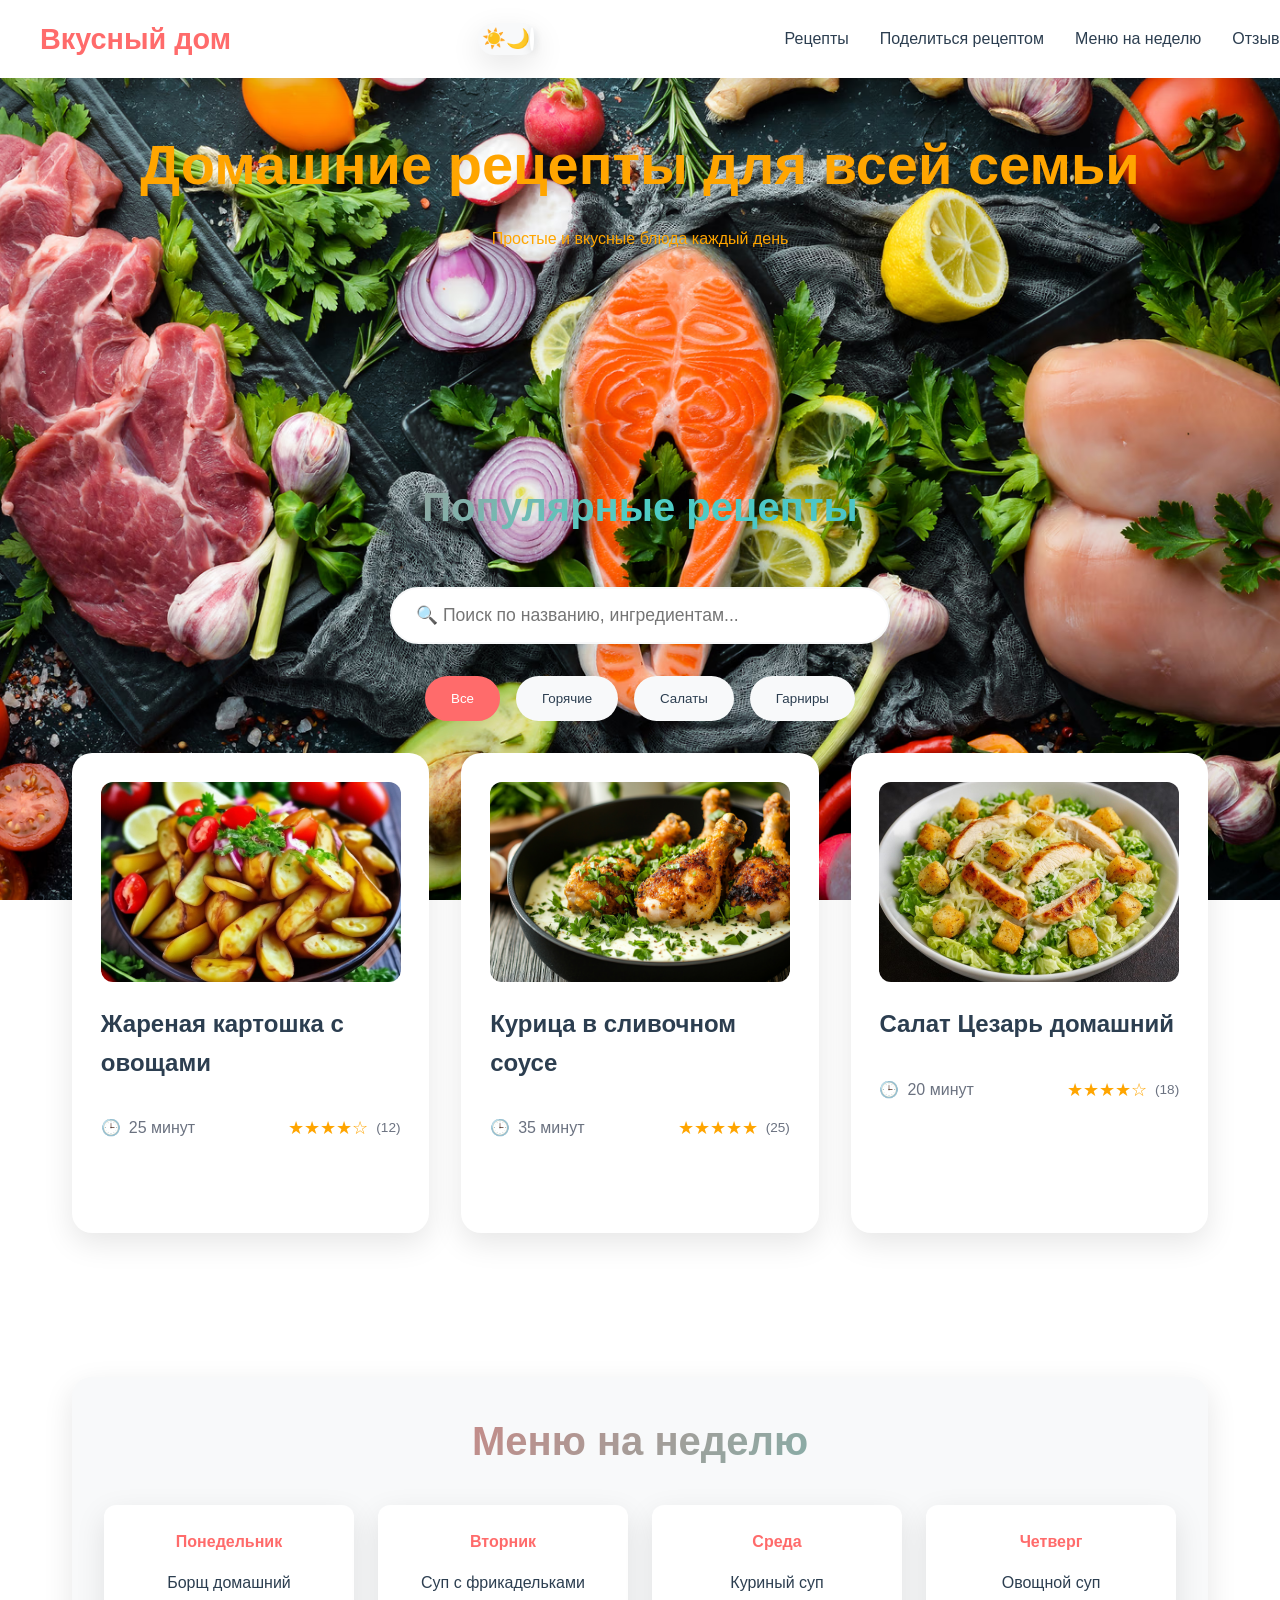
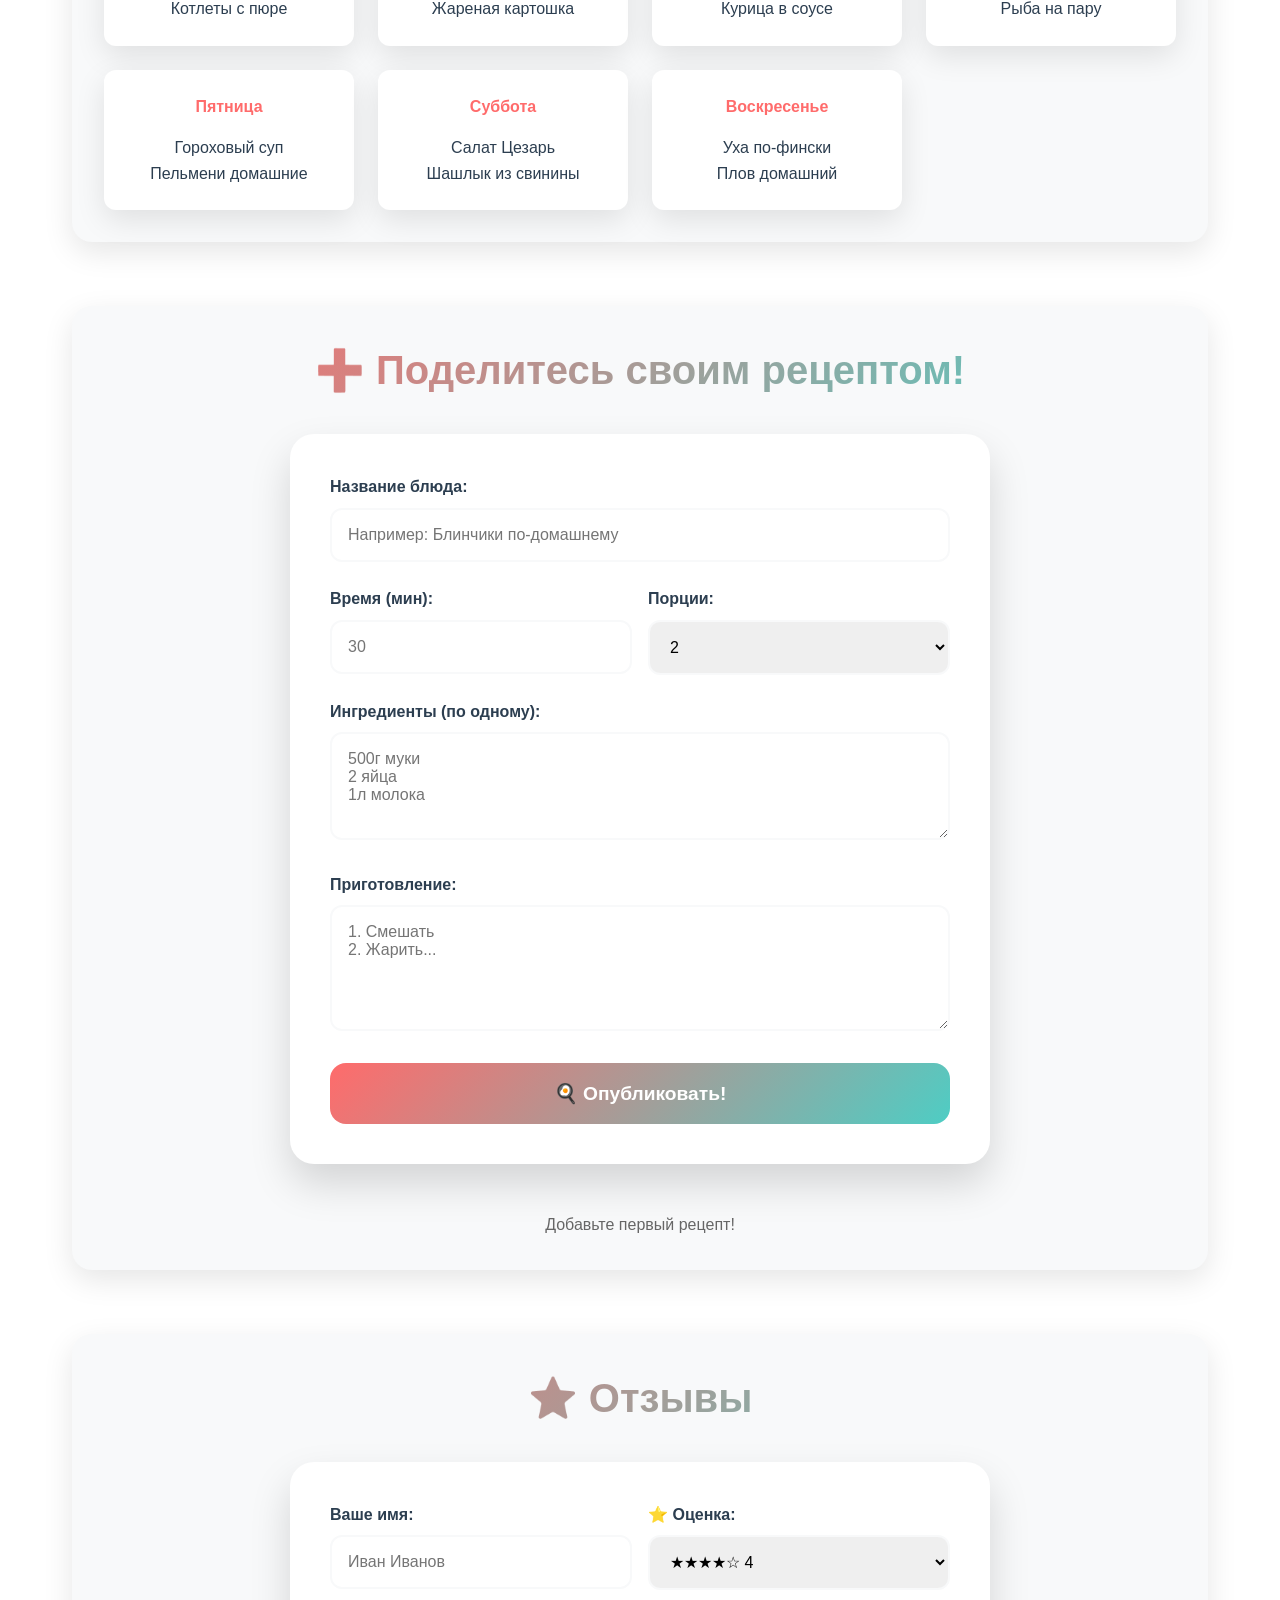
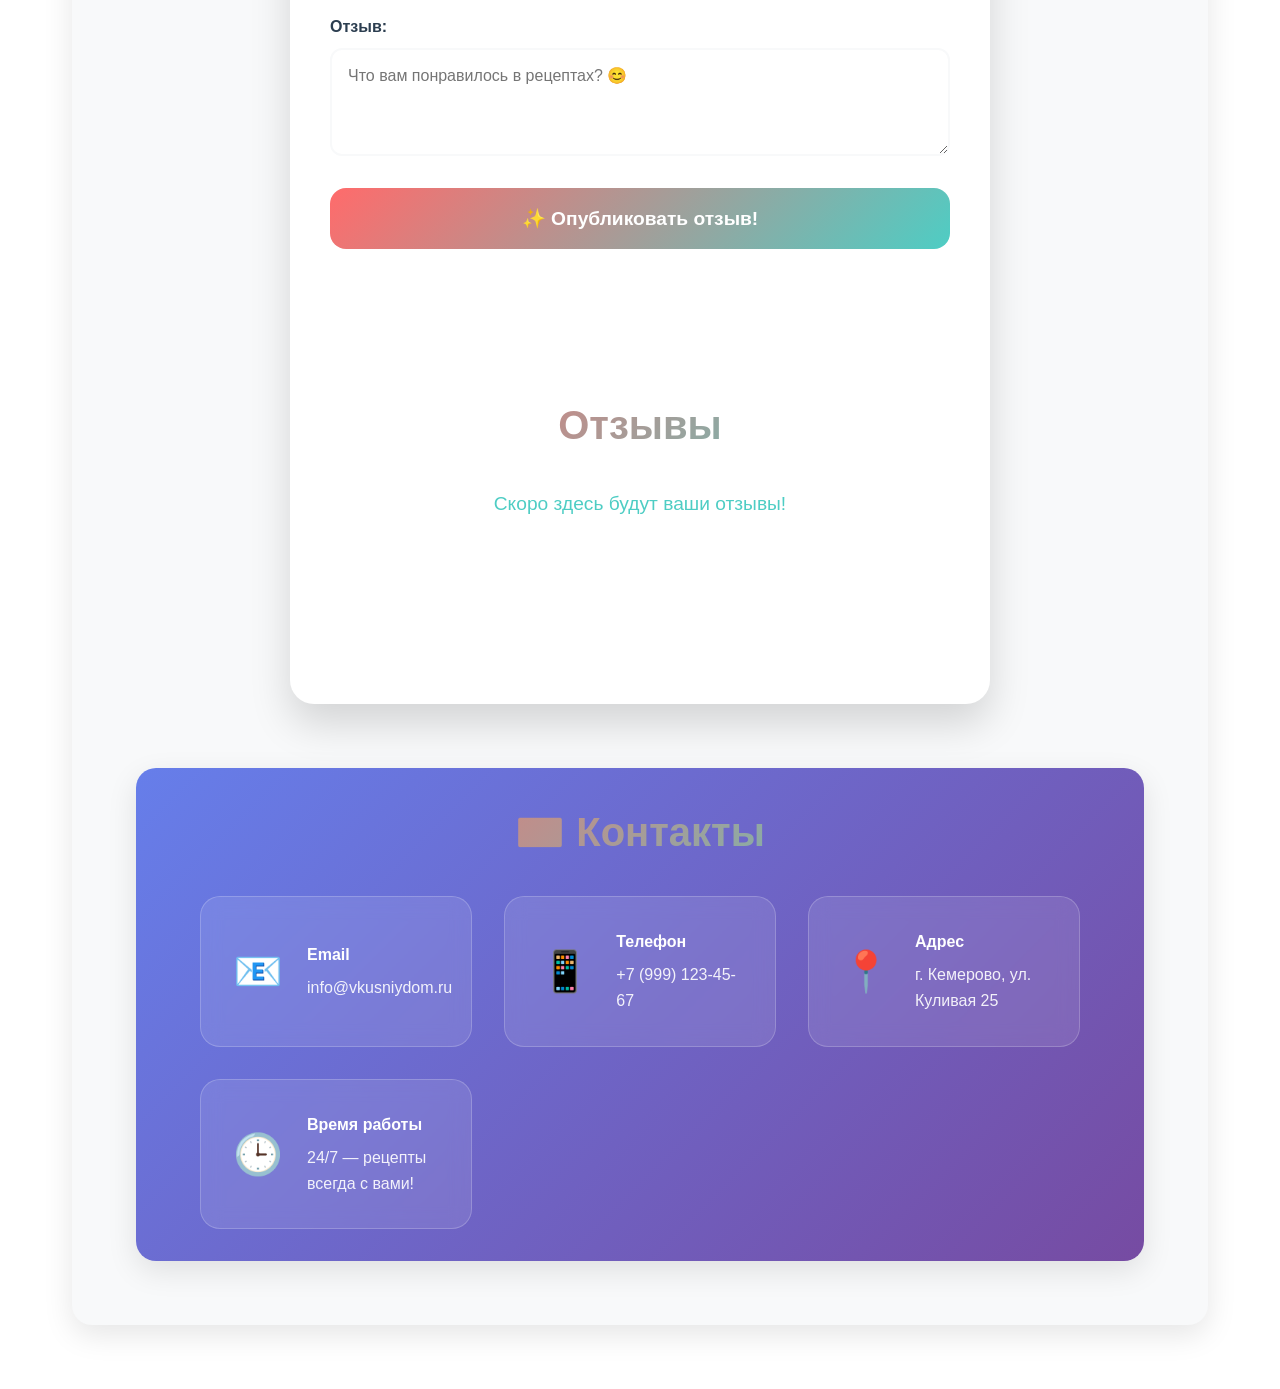
==== index.html @ 7486fac4 "Add files via upload" ====
<!DOCTYPE html>
<html lang="ru">
<head>
    <meta charset="UTF-8">
    <meta name="viewport" content="width=device-width, initial-scale=1.0">
     <!-- 🖼️ ИКОНКА САЙТА -->
    <link rel="icon" href="favicon-32x32.ico" type="image/x-icon">
    <title>Вкусный дом - Домашние рецепты</title>
    <link rel="stylesheet" href="style.css">
</head>
<body>
    <!-- Header -->
    <header class="header">
        <div class="nav-container">
            <a href="#" class="logo">Вкусный дом</a>
            <!-- 🌙 Темная тема -->
            <div class="theme-toggle" id="themeToggle">
                <span class="sun">☀️</span>
                <span class="moon">🌙</span>
                <span class="toggle-slider"></span>
            </div>
            <nav class="nav-menu">
                <a href="#recipes">Рецепты</a>
                <a href="#add-recipe">Поделиться рецептом</a>
                <a href="#menu">Меню на неделю</a>
                <a href="#reviews">Отзывы</a>
                <a href="#contacts"> Контакты</a>
            </nav>
            <div class="burger" id="burger">
                <span></span><span></span><span></span>
            </div>
        </div>
        <div class="mobile-menu" id="mobileMenu">
            <ul>
                <li><a href="#recipes">Рецепты</a></li>
                <li><a href="#add-recipe">Поделиться рецептом</a></li> 
                <li><a href="#menu">Меню на неделю</a></li>
                <li><a href="#reviews">Отзывы</a></li>
                <li><a href="#contacts">Контакты</a></li>
               
            </ul>
        </div>
    </header>

    <!-- Hero -->
    <section class="hero">
        <div class="container">
            <h1>Домашние рецепты для всей семьи</h1>
            <p>Простые и вкусные блюда каждый день</p>
        </div>
    </section>

    <div class="container">
        <!-- Рецепты -->
        <section id="recipes">
            <h2>Популярные рецепты</h2>
            
            <!-- 🔍 Поиск -->
            <div class="search-container">
                <input type="text" class="search-input" id="searchInput" placeholder="🔍 Поиск по названию, ингредиентам...">
                <span class="search-clear" id="searchClear">✕</span>
            </div>

            <div class="categories">
                <button class="category-btn active" data-category="all">Все</button>
                <button class="category-btn" data-category="gorachie">Горячие</button>
                <button class="category-btn" data-category="salaty">Салаты</button>
                <button class="category-btn" data-category="garniry">Гарниры</button>
            </div>

            <div class="recipes-grid">
                <!-- РЕЦЕПТ 1: Гарнир -->
                <div class="recipe-card" 
                     data-category="garniry"
                    data-price="70"  
                     data-base-portions="4"
                     data-search="картошка овощи картофель перец лук масло"
                     data-title="Жареная картошка с овощами"
                     onclick="flipCard(this)">
                    <div class="recipe-flip">
                        <div class="recipe-front">
                            <img src="kartoshka.jpeg" alt="Жареная картошка" class="recipe-img">
                            <h3 class="recipe-title">Жареная картошка с овощами</h3>
                            <div class="recipe-meta">
                                <div class="recipe-time">
                                    <span>🕒</span><span>25 минут</span>
                                </div>
                                <div class="rating-container" data-recipe-id="1">
                                    <span class="rating-stars" data-rating="4.5">★★★★☆</span>
                                    <span class="rating-count">(12)</span>
                                </div>
                            </div>
                        </div>
                        <div class="recipe-back">
                            <div class="portions-control">
                                <div class="share-buttons">
    <button class="share-btn" onclick="shareRecipe(1)">Поделиться</button>
</div>
                                <label>Порции: </label>
                                <select class="portions-select" data-recipe-id="1">
                                    <option value="1">1</option>
                                    <option value="2">2</option>
                                    <option value="3">3</option>
                                    <option value="4" selected>4</option>
                                    <option value="5">5</option>
                                    <option value="6">6</option>
                                </select>
                            </div>
                            <h3>🍟 Ингредиенты:</h3>
                            <ul class="ingredients" data-recipe-id="1">
                                <li data-amount="4">4 средние картофелины</li>
                                <li data-amount="1">1 болгарский перец</li>
                                <li data-amount="1">1 луковица</li>
                                <li data-amount="2">2 ст.л. растительного масла</li>
                                <li>Соль, специи по вкусу</li>
                            </ul>
                            <h3>👨‍🍳 Приготовление:</h3>
                            <div class="instructions">
                                1. Картофель нарезать соломкой, замочить 15 мин<br>
                                2. Лук и перец нарезать кубиками<br>
                                3. Обжарить овощи 5 мин<br>
                                4. Добавить картофель, жарить 15 мин
                            </div>
                            <button class="confetti-btn" onclick="launchConfetti()">🎉 Рецепт готов!</button>
                        </div>
                    </div>
                </div>

                <!-- РЕЦЕПТ 2: Горячее -->
                <div class="recipe-card" 
                     data-category="gorachie"
                     data-price="220" 
                     data-base-portions="4"
                     data-search="курица сливки соус филе лук чеснок"
                     data-title="Курица в сливочном соусе"
                     onclick="flipCard(this)">
                    <div class="recipe-flip">
                        <div class="recipe-front">
                            <img src="kurica.png" alt="Курица" class="recipe-img">
                            <h3 class="recipe-title">Курица в сливочном соусе</h3>
                            <div class="recipe-meta">
                                <div class="recipe-time">
                                    <span>🕒</span><span>35 минут</span>
                                </div>
                                <div class="rating-container" data-recipe-id="2">
                                    <span class="rating-stars" data-rating="4.8">★★★★★</span>
                                    <span class="rating-count">(25)</span>
                                </div>
                            </div>
                        </div>
                        <div class="recipe-back">
                            <div class="portions-control">
                                <div class="share-buttons">
    <button class="share-btn" onclick="shareRecipe(1)">Поделиться</button>
</div>
                                <label>Порции: </label>
                                <select class="portions-select" data-recipe-id="2">
                                    <option value="1">1</option>
                                    <option value="2">2</option>
                                    <option value="3">3</option>
                                    <option value="4" selected>4</option>
                                    <option value="5">5</option>
                                    <option value="6">6</option>
                                </select>
                            </div>
                            <h3>🍗 Ингредиенты:</h3>
                            <ul class="ingredients" data-recipe-id="2">
                                <li data-amount="500">500г куриного филе</li>
                                <li data-amount="200">200мл сливок 20%</li>
                                <li data-amount="1">1 луковица</li>
                                <li data-amount="2">2 зубчика чеснока</li>
                                <li>Соль, перец, зелень</li>
                            </ul>
                            <h3>👨‍🍳 Приготовление:</h3>
                            <div class="instructions">
                                1. Курицу обжарить 7 мин<br>
                                2. Добавить лук и чеснок<br>
                                3. Влить сливки, тушить 15 мин<br>
                                4. Добавить зелень
                            </div>
                             <button class="confetti-btn" onclick="launchConfetti()">🎉 Рецепт готов!</button>
                        </div>
                    </div>
                </div>

                <!-- РЕЦЕПТ 3: Салат -->
                <div class="recipe-card" 
                     data-category="salaty"
                      data-price="180" 
                     data-base-portions="4"
                     data-search="цезарь салат курица пармезан романо заправка крутоны"
                     data-title="Салат Цезарь домашний"
                     onclick="flipCard(this)">
                    <div class="recipe-flip">
                        <div class="recipe-front">
                            <img src="cesar.jpeg" alt="Салат" class="recipe-img">
                            <h3 class="recipe-title">Салат Цезарь домашний</h3>
                            <div class="recipe-meta">
                                <div class="recipe-time">
                                    <span>🕒</span><span>20 минут</span>
                                </div>
                                <div class="rating-container" data-recipe-id="3">
                                    <span class="rating-stars" data-rating="4.2">★★★★☆</span>
                                    <span class="rating-count">(18)</span>
                                </div>
                            </div>
                        </div>
                        <div class="recipe-back">
                            <div class="portions-control">
                                <div class="share-buttons">
    <button class="share-btn" onclick="shareRecipe(1)">Поделиться</button>
</div>
                                <label>Порции: </label>
                                <select class="portions-select" data-recipe-id="3">
                                    <option value="1">1</option>
                                    <option value="2">2</option>
                                    <option value="3">3</option>
                                    <option value="4" selected>4</option>
                                    <option value="5">5</option>
                                    <option value="6">6</option>
                                </select>
                            </div>
                            <h3>🥗 Ингредиенты:</h3>
                            <ul class="ingredients" data-recipe-id="3">
                                <li data-amount="200">200г куриного филе</li>
                                <li data-amount="1">1 кочан салата романо</li>
                                <li data-amount="50">50г пармезана</li>
                                <li data-amount="2">2 ст.л. заправки цезарь</li>
                                <li>Крутоны</li>
                            </ul>
                            <h3>👨‍🍳 Приготовление:</h3>
                            <div class="instructions">
                                1. Курицу обжарить до корочки<br>
                                2. Салат порвать руками<br>
                                3. Смешать ингредиенты<br>
                                4. Посыпать сыром
                            </div>
                            <button class="confetti-btn" onclick="launchConfetti()">🎉 Рецепт готов!</button>
                        </div>
                    </div>
                </div>
            </div>
        </section>

        <!-- Меню на неделю -->
        <section id="menu" class="weekly-menu styled-section">
            <h2>Меню на неделю</h2>
            <div class="days-grid">
                <div class="day-menu">
                    <div class="day-title">Понедельник</div>
                    <p>Борщ домашний</p><p>Котлеты с пюре</p>
                </div>
                <div class="day-menu">
                    <div class="day-title">Вторник</div>
                    <p>Суп с фрикадельками</p><p>Жареная картошка</p>
                </div>
                <div class="day-menu">
                    <div class="day-title">Среда</div>
                    <p>Куриный суп</p><p>Курица в соусе</p>
                </div>
                <div class="day-menu">
                    <div class="day-title">Четверг</div>
                    <p>Овощной суп</p><p>Рыба на пару</p>
                </div>
                <div class="day-menu">
                    <div class="day-title">Пятница</div>
                    <p>Гороховый суп</p><p>Пельмени домашние</p>
                </div>
                <div class="day-menu">
                    <div class="day-title">Суббота</div>
                    <p>Салат Цезарь</p><p>Шашлык из свинины</p>
                </div>
                <div class="day-menu">
                    <div class="day-title">Воскресенье</div>
                    <p>Уха по-фински</p><p>Плов домашний</p>
                </div>
            </div>
        </section>

                <!-- ➕ ДОБАВИТЬ РЕЦЕПТ -->
        <section id="add-recipe" class="add-recipe-section styled-section">
            <div class="container">
                <h2>➕ Поделитесь своим рецептом!</h2>
                <form class="recipe-form" id="recipeForm">
                    <div class="form-group">
                        <label>Название блюда:</label>
                        <input type="text" id="recipeTitle" placeholder="Например: Блинчики по-домашнему" required>
                    </div>
                    <div class="form-row">
                        <div class="form-group">
                            <label>Время (мин):</label>
                            <input type="number" id="recipeTime" placeholder="30" min="5" max="240" required>
                        </div>
                        <div class="form-group">
                            <label>Порции:</label>
                            <select id="recipePortions">
                                <option value="1">1</option>
                                <option value="2" selected>2</option>
                                <option value="4">4</option>
                                <option value="6">6</option>
                            </select>
                        </div>
                    </div>
                    <div class="form-group">
                        <label>Ингредиенты (по одному):</label>
                        <textarea id="recipeIngredients" rows="4" placeholder="500г муки&#10;2 яйца&#10;1л молока"></textarea>
                    </div>
                    <div class="form-group">
                        <label>Приготовление:</label>
                        <textarea id="recipeInstructions" rows="5" placeholder="1. Смешать&#10;2. Жарить..."></textarea>
                    </div>
                    <button type="submit" class="submit-btn">🍳 Опубликовать!</button>
                </form>
                <div id="userRecipes" class="user-recipes-grid"></div>
            </div>
        </section>

<!-- ⭐ ОТЗЫВЫ С ФОРМОЙ -->
<section id="reviews" class="reviews-section styled-section">
    <div class="container">
        <h2>⭐ Отзывы</h2>
        
        <!-- 📝 ФОРМА ОТЗЫВА -->
        <form class="review-form" id="reviewForm">
            <div class="form-row">
                <div class="form-group">
                    <label>Ваше имя:</label>
                    <input type="text" id="reviewName" placeholder="Иван Иванов" required>
                </div>
                <div class="form-group">
                    <label>⭐ Оценка:</label>
                    <select id="reviewRating">
                        <option value="5">★★★★★ 5</option>
                        <option value="4" selected>★★★★☆ 4</option>
                        <option value="3">★★★☆☆ 3</option>
                        <option value="2">★★☆☆☆ 2</option>
                        <option value="1">★☆☆☆☆ 1</option>
                    </select>
                </div>
            </div>
            <div class="form-group">
                <label>Отзыв:</label>
                <textarea id="reviewText" rows="4" placeholder="Что вам понравилось в рецептах? 😊" required></textarea>
            </div>
            <button type="submit" class="submit-btn">✨ Опубликовать отзыв!</button>
            <section id="reviews">
<h2>Отзывы</h2>
<p style="text-align: center; font-size: 1.2rem; color: #4ECDC4;">Скоро здесь будут ваши отзывы!</p>
</section>
        </form>

        <!-- 📧 КОНТАКТЫ ОТДЕЛЬНО СНИЗУ -->
<footer id="contacts" class="contacts-section styled-section">
    <div class="container">
        <h2>📧 Контакты</h2>
        <div class="contacts-grid">
            <div class="contact-item">
                <span class="contact-icon">📧</span>
                <div>
                    <strong>Email</strong>
                    <p>info@vkusniydom.ru</p>
                </div>
            </div>
            <div class="contact-item">
                <span class="contact-icon">📱</span>
                <div>
                    <strong>Телефон</strong>
                    <p>+7 (999) 123-45-67</p>
                </div>
            </div>
            <div class="contact-item">
                <span class="contact-icon">📍</span>
                <div>
                    <strong>Адрес</strong>
                    <p>г. Кемерово, ул. Куливая 25</p>
                </div>
            </div>
            <div class="contact-item">
                <span class="contact-icon">🕒</span>
                <div>
                    <strong>Время работы</strong>
                    <p>24/7 — рецепты всегда с вами!</p>
                </div>
            </div>
        </div>
    </div>
</footer>

                
    <script>
        // 🌙 Темная тема
        const themeToggle = document.getElementById('themeToggle');
        const body = document.body;
        
        // Загрузка сохраненной темы
        const savedTheme = localStorage.getItem('theme') || 'light';
        body.setAttribute('data-theme', savedTheme);
        updateThemeToggle(savedTheme);
        
        themeToggle.addEventListener('click', () => {
            const currentTheme = body.getAttribute('data-theme');
            const newTheme = currentTheme === 'light' ? 'dark' : 'light';
            body.setAttribute('data-theme', newTheme);
            localStorage.setItem('theme', newTheme);
            updateThemeToggle(newTheme);
        });
        
        function updateThemeToggle(theme) {
            themeToggle.classList.toggle('dark-theme', theme === 'dark');
        }

        // Бургер меню
        const burger = document.getElementById('burger');
        const mobileMenu = document.getElementById('mobileMenu');
        burger.addEventListener('click', () => {
            burger.classList.toggle('active');
            mobileMenu.classList.toggle('active');
        });

        document.querySelectorAll('.mobile-menu a, .nav-menu a').forEach(link => {
            link.addEventListener('click', () => {
                burger.classList.remove('active');
                mobileMenu.classList.remove('active');
            });
        });

        // Флип карточки
        function flipCard(card) {
            const flip = card.querySelector('.recipe-flip');
            flip.classList.toggle('flipped');
        }

        // 🔍 Поиск по рецептам
        const searchInput = document.getElementById('searchInput');
        const searchClear = document.getElementById('searchClear');
        const recipeCards = document.querySelectorAll('.recipe-card');

        function performSearch() {
            const query = searchInput.value.toLowerCase().trim();
            
            recipeCards.forEach(card => {
                const title = card.dataset.title?.toLowerCase() || '';
                const searchTerms = card.dataset.search?.toLowerCase() || '';
                
                if (query === '' || title.includes(query) || searchTerms.includes(query)) {
                    card.classList.remove('search-hidden');
                } else {
                    card.classList.add('search-hidden');
                }
            });
            
            searchClear.style.display = query ? 'block' : 'none';
        }

        searchInput.addEventListener('input', performSearch);
        searchClear.addEventListener('click', () => {
            searchInput.value = '';
            performSearch();
            searchInput.focus();
        });

        // Фильтр категорий
        const categoryBtns = document.querySelectorAll('.category-btn');

        categoryBtns.forEach(btn => {
            btn.addEventListener('click', () => {
                categoryBtns.forEach(b => b.classList.remove('active'));
                btn.classList.add('active');
                const category = btn.dataset.category;
                
                recipeCards.forEach(card => {
                    const cardCategory = card.dataset.category;
                    const isSearchMatch = !card.classList.contains('search-hidden');
                    
                    if ((category === 'all' || cardCategory === category) && isSearchMatch) {
                        card.classList.remove('hidden');
                    } else {
                        card.classList.add('hidden');
                    }
                });
            });
        });

        // Смена порций
        document.querySelectorAll('.portions-select').forEach(select => {
            select.addEventListener('change', function() {
                const recipeId = this.dataset.recipeId;
                const portions = parseInt(this.value);
                const basePortions = parseInt(document.querySelector(`[data-recipe-id="${recipeId}"`).closest('.recipe-card').dataset.basePortions);
                const ratio = portions / basePortions;

                document.querySelectorAll(`[data-recipe-id="${recipeId}"] [data-amount]`).forEach(item => {
                    const baseAmount = parseFloat(item.dataset.amount);
                    if (!isNaN(baseAmount)) {
                        const newAmount = (baseAmount * ratio).toFixed(baseAmount % 1 === 0 ? 0 : 1);
                        item.textContent = item.textContent.replace(/^\d+(\.\d+)?/, newAmount);
                    }
                });
            });
        });

        // Плавная прокрутка
        document.querySelectorAll('a[href^="#"]').forEach(anchor => {
            anchor.addEventListener('click', function(e) {
                e.preventDefault();
                const target = document.querySelector(this.getAttribute('href'));
                target?.scrollIntoView({ behavior: 'smooth', block: 'start' });
            });
        });

        // ➕ Добавление рецептов
// ============================================
// ➕ ПОЛНАЯ СИСТЕМА РЕЦЕПТОВ ПОЛЬЗОВАТЕЛЕЙ
// ============================================

const recipeForm = document.getElementById('recipeForm');
const userRecipes = document.getElementById('userRecipes');

// 📝 ДОБАВЛЕНИЕ НОВОГО РЕЦЕПТА
recipeForm.addEventListener('submit', (e) => {
    e.preventDefault();
    
    const newRecipe = {
        id: Date.now(),
        title: document.getElementById('recipeTitle').value,
        time: document.getElementById('recipeTime').value + ' минут',
        portions: document.getElementById('recipePortions').value,
        ingredients: document.getElementById('recipeIngredients').value
            .split('\n').filter(i => i.trim()),
        instructions: document.getElementById('recipeInstructions').value
            .split('\n').filter(i => i.trim())
    };
    
    // Сохраняем в localStorage (макс. 10 рецептов)
    let recipes = JSON.parse(localStorage.getItem('userRecipes') || '[]');
    recipes.unshift(newRecipe);
    localStorage.setItem('userRecipes', JSON.stringify(recipes.slice(0, 10)));
    
    // Очищаем и обновляем
    recipeForm.reset();
    showUserRecipes();
    alert('✅ Рецепт добавлен и сохранён!');
});

// 🗑️ УДАЛЕНИЕ РЕЦЕПТА
function deleteRecipe(index) {
    let recipes = JSON.parse(localStorage.getItem('userRecipes') || '[]');
    recipes.splice(index, 1);
    localStorage.setItem('userRecipes', JSON.stringify(recipes));
    showUserRecipes();
    alert('🗑️ Рецепт удалён!');
}

// 📋 ПОКАЗ ВСЕХ РЕЦЕПТОВ С КНОПКАМИ УДАЛЕНИЯ
function showUserRecipes() {
    const recipes = JSON.parse(localStorage.getItem('userRecipes') || '[]');
    userRecipes.innerHTML = recipes.length ? '' : 
        '<p style="text-align: center; color: #666;">Добавьте первый рецепт!</p>';
    
    recipes.forEach((recipe, index) => {
        const card = document.createElement('div');
        card.className = 'user-recipe-card';
        card.innerHTML = `
            <button class="delete-btn" onclick="deleteRecipe(${index})">🗑️</button>
            <h3>${recipe.title}</h3>
            <p><strong>🕒 ${recipe.time} | 🍽️ ${recipe.portions} порций</strong></p>
            <h4>🍲 Ингредиенты:</h4>
            <ul>${recipe.ingredients.map(ing => `<li>${ing}</li>`).join('')}</ul>
            <h4>👨‍🍳 Приготовление:</h4>
            <div>${recipe.instructions.map(step => `<p>• ${step}</p>`).join('')}</div>
        `;
        userRecipes.appendChild(card);
    });
}

// 🔄 ЗАГРУЗКА ПРИ СТАРТЕ СТРАНИЦЫ
showUserRecipes();

    
    recipes.forEach((recipe, index) => {
        const card = document.createElement('div');
        card.className = 'user-recipe-card';
        card.setAttribute('data-recipe-index', index); // ← ID для удаления
        card.innerHTML = `
            <div style="display: flex; justify-content: space-between; align-items: center; margin-bottom: 1rem;">
                <h3>${recipe.title}</h3>
                <button class="delete-btn" onclick="deleteRecipe(${index})">🗑️</button>
            </div>
            <p><strong>🕒 ${recipe.time} | 🍽️ ${recipe.portions} порций</strong></p>
            <h4>🍲 Ингредиенты:</h4>
            <ul>${recipe.ingredients.map(ing => `<li>${ing}</li>`).join('')}</ul>
            <h4>👨‍🍳 Приготовление:</h4>
            <div>${recipe.instructions.map(step => `<p>• ${step}</p>`).join('')}</div>
        `;
        userRecipes.appendChild(card);
    });


showUserRecipes();

        // 📱 Поделиться рецептом ← НОВОЕ!!!
        function shareRecipe(recipeId) {
            const recipeTitle = document.querySelector(`[data-recipe-id="${recipeId}"] .recipe-title`)?.textContent || 'Рецепт';
            const text = `🍳 Готовлю: ${recipeTitle} из Вкусный дом!`;
            
            if (navigator.share) {
                navigator.share({
                    title: recipeTitle,
                    text: text,
                    url: window.location.href
                });
            } else {
                navigator.clipboard.writeText(text).then(() => {
                    alert('✅ Скопировано в буфер: ' + text);
                });
            }
        }
        // 🎉 Конфетти!
function launchConfetti() {
  const canvas = document.createElement('canvas');
  canvas.id = 'confetti-canvas';
  canvas.style.cssText = 'position:fixed;top:0;left:0;width:100vw;height:100vh;pointer-events:none;z-index:9999';
  document.body.appendChild(canvas);
  
  const ctx = canvas.getContext('2d');
  canvas.width = window.innerWidth;
  canvas.height = window.innerHeight;
  
  const particles = [];
  const colors = ['#FF6B6B', '#4ECDC4', '#FFD700', '#FF69B4', '#45B7D1'];
  
  // Создаем 100 частиц
  for(let i = 0; i < 100; i++) {
    particles.push({
      x: Math.random() * canvas.width,
      y: Math.random() * canvas.height * -0.5,
      vx: (Math.random() - 0.5) * 8,
      vy: Math.random() * 4 + 2,
      size: Math.random() * 6 + 3,
      color: colors[Math.floor(Math.random() * colors.length)],
      rotation: Math.random() * 360,
      rotSpeed: (Math.random() - 0.5) * 10
    });
  }
  
  function animate() {
    ctx.clearRect(0, 0, canvas.width, canvas.height);
    particles.forEach((p, i) => {
      p.x += p.vx;
      p.y += p.vy;
      p.vy += 0.05; // Гравитация
      p.rotation += p.rotSpeed;
      
      ctx.save();
      ctx.translate(p.x, p.y);
      ctx.rotate(p.rotation * Math.PI / 180);
      ctx.fillStyle = p.color;
      ctx.fillRect(-p.size/2, -p.size/2, p.size, p.size);
      ctx.restore();
      
      if(p.y > canvas.height) particles.splice(i, 1);
    });
    
    if(particles.length > 0) requestAnimationFrame(animate);
    else setTimeout(() => canvas.remove(), 100);
  }
  animate();
}

// ⭐ ОТЗЫВЫ ПОЛЬЗОВАТЕЛЕЙ
const reviewForm = document.getElementById('reviewForm');
const reviewsList = document.getElementById('reviewsList');

reviewForm.addEventListener('submit', (e) => {
    e.preventDefault();
    
    const newReview = {
        id: Date.now(),
        name: document.getElementById('reviewName').value,
        rating: document.getElementById('reviewRating').value,
        text: document.getElementById('reviewText').value,
        date: new Date().toLocaleDateString('ru-RU')
    };
    
    let reviews = JSON.parse(localStorage.getItem('reviews') || '[]');
    reviews.unshift(newReview);
    localStorage.setItem('reviews', JSON.stringify(reviews.slice(0, 20))); // Макс 20 отзывов
    
    reviewForm.reset();
    showReviews();
    alert('✅ Отзыв опубликован!');
});

function showReviews() {
    const reviews = JSON.parse(localStorage.getItem('reviews') || '[]');
    reviewsList.innerHTML = reviews.length ? '' : 
        '<p style="text-align: center; color: #666; grid-column: 1/-1;">Будьте первым! Оставьте отзыв 😊</p>';
    
    reviews.forEach(review => {
        const card = document.createElement('div');
        card.className = 'review-card';
        card.innerHTML = `
            <div class="review-header">
                <div>
                    <div class="review-stars">${'★'.repeat(review.rating)}${'☆'.repeat(5-review.rating)}</div>
                    <div class="review-author">${review.name}</div>
                </div>
                <div class="review-date">${review.date}</div>
            </div>
            <p>"${review.text}"</p>
        `;
        reviewsList.appendChild(card);
    });
}

showReviews(); // Загрузка при старте


    </script>
</body>
</html>
---- style.css ----
:root {
    --primary: #FF6B6B;
    --secondary: #4ECDC4;
    --accent: #45B7D1;
    --dark: #2C3E50;
    --light: #F8F9FA;
    --white: #FFFFFF;
    --shadow: 0 10px 30px rgba(0,0,0,0.1);
    --shadow-hover: 0 20px 40px rgba(0,0,0,0.15);
}

/* 🌙 ТЕМНАЯ ТЕМА */
[data-theme="dark"] {
    --dark: #E8E8E8;
    --light: #2C2C2C;
    --white: #1A1A1A;
    --shadow: 0 10px 30px rgba(0,0,0,0.3);
    --shadow-hover: 0 20px 40px rgba(0,0,0,0.4);
}

* {
    margin: 0;
    padding: 0;
    box-sizing: border-box;
}

body {
    font-family: 'Segoe UI', Tahoma, Geneva, Verdana, sans-serif;
    line-height: 1.6;
    color: var(--dark);
    overflow-x: hidden;
    background-image: url('fon.avif');
    background-size: cover;
    background-position: center;
    background-attachment: fixed;  /* ← Уже есть! */
    background-repeat: no-repeat;
    transition: all 0.3s ease;
}



/* Header */
.header {
    background: var(--white);
    padding: 1rem 2rem;
    box-shadow: var(--shadow);
    position: fixed;
    width: 100%;
    top: 0;
    z-index: 1000;
    transition: all 0.3s ease;
}

.nav-container {
    max-width: 1200px;
    margin: 0 auto;
    display: flex;
    justify-content: space-between;
    align-items: center;
    gap: 1rem;
}

.logo {
    font-size: 1.8rem;
    font-weight: bold;
    color: var(--primary);
    text-decoration: none;
}

/* 🌙 Переключатель темы */
.theme-toggle {
    position: relative;
    width: 60px;
    height: 32px;
    background: var(--light);
    border-radius: 50px;
    cursor: pointer;
    transition: all 0.3s ease;
    display: flex;
    align-items: center;
    justify-content: space-between;
    padding: 0 4px;
    box-shadow: var(--shadow);
}

.theme-toggle:hover {
    box-shadow: var(--shadow-hover);
}

.sun, .moon {
    font-size: 1.2rem;
    transition: opacity 0.3s ease;
}

.toggle-slider {
    width: 24px;
    height: 24px;
    background: var(--white);
    border-radius: 50%;
    transition: transform 0.3s ease;
    box-shadow: 0 2px 8px rgba(0,0,0,0.2);
}

.theme-toggle.dark-theme .toggle-slider {
    transform: translateX(28px);
    background: var(--accent);
}

.theme-toggle.dark-theme .sun {
    opacity: 0.3;
}

.theme-toggle.dark-theme .moon {
    opacity: 1;
}

.burger {
    display: none;
    flex-direction: column;
    cursor: pointer;
    gap: 4px;
    padding: 10px;
}

.burger span {
    width: 25px;
    height: 3px;
    background: var(--dark);
    transition: all 0.3s ease;
    border-radius: 2px;
}

.burger.active span:nth-child(1) {
    transform: rotate(45deg) translate(6px, 6px);
}

.burger.active span:nth-child(2) {
    opacity: 0;
}

.burger.active span:nth-child(3) {
    transform: rotate(-45deg) translate(6px, -6px);
}

.nav-menu {
     margin-right: -150px; 
    display: flex;
    list-style: none;
    gap: 2rem;
}

.nav-menu a {
    margin-right: -1px;
    text-decoration: none;
    color: var(--dark);
    font-weight: 500;
    transition: color 0.3s ease;
}

.nav-menu a:hover {
    color: var(--primary);
}

.mobile-menu {
    position: fixed;
    top: 80px;
    left: -100%;
    width: 100%;
    height: calc(100vh - 80px);
    background: var(--white);
    backdrop-filter: blur(10px);
    transition: left 0.3s ease;
    z-index: 999;
}

.mobile-menu.active {
    left: 0;
}

.mobile-menu ul {
    list-style: none;
    padding: 2rem;
    display: flex;
    flex-direction: column;
    gap: 1.5rem;
}

.mobile-menu a {
    font-size: 1.2rem;
    color: var(--dark);
    text-decoration: none;
    padding: 0.5rem 0;
    border-bottom: 1px solid #eee;
}

/* Hero */
.hero {
    
    color:orange;
    text-align: center;
    padding: 120px 2rem 80px;
}


.hero h1 {
    font-size: 3.5rem;
    margin-bottom: 1rem;
}

/* Контент */
.container {
    max-width: 1200px;
    margin: 0 auto;
    padding: 0 2rem;
}

section {
    padding: 80px 0;
}

h2 {
    background: linear-gradient(135deg, #8B5CF6, #EC4899, #F43F5E);
    -webkit-background-clip: text;
    -webkit-text-fill-color: transparent;
    background-clip: text;
    text-align: center;
    font-size: 2.5rem;
    margin-bottom: 3rem;
}


/* Поиск */
.search-container {
    position: relative;
    max-width: 500px;
    margin: 0 auto 2rem;
}

.search-input {
    width: 100%;
    padding: 1rem 3rem 1rem 1.5rem;
    font-size: 1.1rem;
    border: 2px solid var(--light);
    border-radius: 50px;
    background: var(--white);
    color: var(--dark);
    transition: all 0.3s ease;
    box-shadow: var(--shadow);
}

.search-input:focus {
    outline: none;
    border-color: var(--primary);
    box-shadow: var(--shadow-hover);
    transform: translateY(-2px);
}

.search-clear {
    position: absolute;
    right: 1rem;
    top: 50%;
    transform: translateY(-50%);
    font-size: 1.2rem;
    cursor: pointer;
    color: #999;
    display: none;
    transition: color 0.3s ease;
}

.search-clear:hover {
    color: var(--primary);
}

/* Категории */
.categories {
    display: flex;
    justify-content: center;
    gap: 1rem;
    margin-bottom: 2rem;
    flex-wrap: wrap;
}

.category-btn {
    padding: 0.8rem 1.5rem;
    background: var(--light);
    border: 2px solid transparent;
    border-radius: 50px;
    cursor: pointer;
    font-weight: 500;
    transition: all 0.3s ease;
    color: var(--dark);
}

.category-btn.active,
.category-btn:hover {
    background: var(--primary);
    color: white !important;
    border-color: var(--primary);
    box-shadow: var(--shadow);
}

/* Карточки рецептов */
.recipes-grid {
    display: grid;
    grid-template-columns: repeat(auto-fit, minmax(350px, 1fr));
    gap: 2rem;
}

.recipe-card {
    perspective: 1000px;
    height: 480px;
}

.recipe-flip {
    position: relative;
    width: 100%;
    height: 100%;
    transform-style: preserve-3d;
    transition: transform 0.6s;
    cursor: pointer;
    border-radius: 20px;
}

.recipe-flip.flipped {
    transform: rotateY(180deg);
}

.recipe-front, .recipe-back {
    position: absolute;
    width: 100%;
    height: 100%;
    backface-visibility: hidden;
    border-radius: 20px;
    padding: 1.8rem;
    box-shadow: var(--shadow);
    background: var(--white);
    transition: all 0.3s ease;
}

.recipe-back {
    transform: rotateY(180deg);
    background: linear-gradient(135deg, var(--secondary), var(--accent));
    color: white;
    overflow-y: auto;

}

.recipe-img {
    width: 100%;
    height: 200px;
    object-fit: cover;
    border-radius: 12px;
    margin-bottom: 1rem;
}

.recipe-title {
    font-size: 1.5rem;
    margin-bottom: 1rem;
    color: var(--dark);
}

.recipe-meta {
    display: flex;
    justify-content: space-between;
    align-items: center;
    margin-top: auto;
    padding-top: 1rem;
}

.recipe-time {
    display: flex;
    align-items: center;
    gap: 0.5rem;
    color: #6B7280;
}

.rating-container {
    display: flex;
    align-items: center;
    gap: 0.5rem;
    font-size: 0.9rem;
    color: #FFA500;
}

.rating-stars {
    font-size: 1.1rem;
}

.rating-count {
    font-size: 0.85rem;
    color: #6B7280;
}

.portions-control {
    display: flex;
    align-items: center;
    gap: 0.5rem;
    margin-bottom: 1rem;
    font-weight: 500;
}

.portions-select {
    padding: 0.4rem 0.8rem;
    border: 2px solid rgba(255,255,255,0.3);
    border-radius: 8px;
    background: rgba(255,255,255,0.9);
    color: #FF6B6B;
    font-weight: 500;
    cursor: pointer;
}

.recipe-back h3 {
    margin-bottom: 1rem;
    color: white;
}

.ingredients {
    margin-bottom: 1.5rem;
}

.ingredients li {
    margin-bottom: 0.5rem;
}

.instructions {
    line-height: 1.6;
}

/* Скрытие */
.recipe-card.hidden,
.search-hidden {
    display: none !important;
    opacity: 0;
    transition: opacity 0.3s ease;
}

/* Меню на неделю */
.weekly-menu {
    background: var(--light);
    border-radius: 20px;
    padding: 2rem;
}

.days-grid {
    display: grid;
    grid-template-columns: repeat(auto-fit, minmax(200px, 1fr));
    gap: 1.5rem;
    margin-top: 2rem;
}

.day-menu {
    background: var(--white);
    padding: 1.5rem;
    border-radius: 12px;
    box-shadow: var(--shadow);
    text-align: center;
    transition: all 0.3s ease;
}

.day-menu:hover {
    transform: translateY(-5px);
}

.day-title {
    font-weight: bold;
    margin-bottom: 1rem;
    color: var(--primary);
}

.confetti {
  position: fixed;
  top: 0;
  left: 0;
  width: 100vw;
  height: 100vh;
  pointer-events: none;
  z-index: 9999;
}

.confetti-piece {
  position: absolute;
  width: 10px;
  height: 10px;
  background: linear-gradient(45deg, #FF6B6B, #FFD700, #4ECDC4, #FF69B4);
  border-radius: 50%;
  animation: confetti-fall 3s linear infinite;
}

.confetti-btn {
    width: 100%; padding: 1rem; margin-top: 1rem;
    background: linear-gradient(135deg, #FFD700, #FFA500);
    border: none; border-radius: 12px; font-size: 1.1rem;
    font-weight: bold; cursor: pointer; color: #FF6B6B;
    transition: all 0.3s ease; box-shadow: var(--shadow);
}

.confetti-btn:hover {
    transform: translateY(-2px); box-shadow: var(--shadow-hover);
}

.add-recipe-section { background: linear-gradient(135deg, black, #E8F5E8); padding: 80px 0; }
.recipe-form { max-width: 700px; margin: 0 auto 3rem; background: white; padding: 2.5rem; border-radius: 24px; box-shadow: var(--shadow-hover); }
.form-group { margin-bottom: 1.5rem; }
.form-group label { display: block; font-weight: 600; margin-bottom: 0.5rem; color: var(--dark); }
.form-group input, .form-group textarea, .form-group select { width: 100%; padding: 1rem; border: 2px solid var(--light); border-radius: 12px; font-size: 1rem; transition: all 0.3s; }
.form-group input:focus, .form-group textarea:focus { border-color: var(--primary); outline: none; box-shadow: var(--shadow); }
.form-row { display: grid; grid-template-columns: 1fr 1fr; gap: 1rem; }
.submit-btn { width: 100%; padding: 1.2rem; background: linear-gradient(135deg, var(--primary), var(--secondary)); color: white; border: none; border-radius: 16px; font-size: 1.2rem; font-weight: bold; cursor: pointer; }
.submit-btn:hover { transform: translateY(-2px); box-shadow: var(--shadow-hover); }
.user-recipes-grid { display: grid; grid-template-columns: repeat(auto-fit, minmax(300px, 1fr)); gap: 1.5rem; margin-top: 2rem; }
.user-recipe-card { background: black; padding: 1.5rem; border-radius: 16px; box-shadow: var(--shadow); border-left: 5px solid var(--primary); }

.add-recipe-section { 
    background: linear-gradient(135deg, black, #E8F5E8); 
    padding: 80px 0; 
}
.recipe-form { 
    max-width: 700px; margin: 0 auto 3rem; 
    background: white; padding: 2.5rem; 
    border-radius: 24px; box-shadow: var(--shadow-hover); 
}
.form-group { margin-bottom: 1.5rem; }
.form-group label { 
    display: block; font-weight: 600; 
    margin-bottom: 0.5rem; color: var(--dark); 
}
.form-group input, .form-group textarea, .form-group select { 
    width: 100%; padding: 1rem; 
    border: 2px solid var(--light); border-radius: 12px; 
    font-size: 1rem; transition: all 0.3s ease; 
    font-family: inherit;
}
.form-group input:focus, .form-group textarea:focus { 
    border-color: var(--primary); outline: none; 
    box-shadow: var(--shadow); 
}
.form-row { 
    display: grid; grid-template-columns: 1fr 1fr; gap: 1rem; 
}
.submit-btn { 
    width: 100%; padding: 1.2rem; 
    background: linear-gradient(135deg, var(--primary), var(--secondary)); 
    color: white; border: none; border-radius: 16px; 
    font-size: 1.2rem; font-weight: bold; cursor: pointer; 
}
.submit-btn:hover { 
    transform: translateY(-2px); box-shadow: var(--shadow-hover); 
}
.user-recipes-grid { 
    display: grid; grid-template-columns: repeat(auto-fit, minmax(300px, 1fr)); 
    gap: 1.5rem; margin-top: 2rem; 
}
.user-recipe-card { 
    background: black; padding: 1.5rem; border-radius: 16px; 
    box-shadow: var(--shadow); border-left: 5px solid var(--primary); 
    position: relative;
}
.delete-btn {
    position: absolute; top: 1rem; right: 1rem;
    background: #FF4444; color: white; border: none;
    width: 40px; height: 40px; border-radius: 50%;
    font-size: 1.2rem; cursor: pointer; box-shadow: var(--shadow);
    transition: all 0.3s ease;
}
.delete-btn:hover {
    background: #CC0000; transform: scale(1.1);
}

/* 📐 ОДИНАКОВЫЕ ОТСТУПЫ ДЛЯ СЕКЦИЙ */
#menu, #add-recipe {
    background: var(--light) !important;      /* Светлый фон */
    border-radius: 20px;                      /* Закругления */
    padding: 2rem !important;                 /* Внутренний отступ */
    margin: 2rem 0 !important;                /* Отступы сверху/снизу */
    box-shadow: var(--shadow);                /* Тень */
}

.styled-section {
    background: var(--light) !important;
    border-radius: 20px;
    padding: 2rem !important;
    margin: 2rem 0 !important;
    box-shadow: var(--shadow);
    position: relative;
}

/* Заголовки в стиле */
.styled-section h2 {
    background: linear-gradient(135deg, var(--primary), var(--secondary));
    -webkit-background-clip: text;
    -webkit-text-fill-color: transparent;
    background-clip: text;
    text-align: center;
    margin-bottom: 2rem;
    font-size: 2.5rem;
}

/* 🌈 ГРАДИЕНТНЫЕ ЗАГОЛОВКИ */
h2 {
    background: linear-gradient(135deg, #FF6B6B, #4ECDC4, #45B7D1);
    -webkit-background-clip: text;
    -webkit-text-fill-color: transparent;
    background-clip: text;
    text-align: center;
    font-size: 2.5rem;
    margin-bottom: 3rem;
}

/* Поддержка Firefox */
h2 {
    background: linear-gradient(135deg, #FF6B6B, #4ECDC4, #45B7D1);
    background-clip: text;
    -webkit-background-clip: text;
    -moz-background-clip: text;
    -webkit-text-fill-color: transparent;
    -moz-text-fill-color: transparent;
    -text-fill-color: transparent;
}

.reviews-section { background: linear-gradient(135deg, #F0F8FF, #FFF5F7); padding: 80px 0; }
.review-form { 
    max-width: 700px; margin: 0 auto 3rem; 
    background: white; padding: 2.5rem; border-radius: 24px; 
    box-shadow: var(--shadow-hover); 
}
.reviews-grid { 
    display: grid; grid-template-columns: repeat(auto-fit, minmax(350px, 1fr)); 
    gap: 1.5rem; max-width: 1000px; margin: 0 auto; 
}
.review-card { 
    background: white; padding: 2rem; border-radius: 20px; 
    box-shadow: var(--shadow); border-left: 5px solid var(--primary); 
    position: relative; 
}
.review-header { 
    display: flex; justify-content: space-between; align-items: center; 
    margin-bottom: 1rem; 
}
.review-stars { color: #FFD700; font-size: 1.2rem; }
.review-author { font-weight: 600; color: var(--primary); }
.review-date { color: #666; font-size: 0.9rem; }

.contacts-section { 
    background: linear-gradient(135deg, #667eea 0%, #764ba2 100%) !important; 
    color: white; padding: 80px 0; margin-top: 4rem;
}
.contacts-grid { 
    display: grid; grid-template-columns: repeat(auto-fit, minmax(250px, 1fr)); 
    gap: 2rem; max-width: 1000px; margin: 0 auto; 
}
.contact-item { 
    background: rgba(255,255,255,0.1); 
    padding: 2rem; border-radius: 20px; 
    backdrop-filter: blur(10px); 
    display: flex; gap: 1.5rem; align-items: center;
    transition: all 0.3s ease; border: 1px solid rgba(255,255,255,0.2);
}
.contact-item:hover { 
    transform: translateY(-5px); background: rgba(255,255,255,0.2); 
    box-shadow: 0 20px 40px rgba(0,0,0,0.2);
}
.contact-icon { 
    font-size: 2.5rem; width: 60px; text-align: center; 
}
.contact-item strong { display: block; margin-bottom: 0.5rem; }
.contact-item p { margin: 0; opacity: 0.9; }

/* 📏 ОДИНАКОВЫЕ ЗАЗОРЫ МЕЖДУ ВСЕМИ СЕКЦИЯМИ */
#recipes, #menu, #add-recipe, #reviews, #contacts {
    margin-top: 4rem !important;
    margin-bottom: 4rem !important;
}

/* Последняя секция поменьше */
#contacts {
    margin-bottom: 2rem !important;
}



/* Адаптив */
@media (max-width: 768px) {
    .contacts-grid { grid-template-columns: 1fr; }
    .contact-item { flex-direction: column; text-align: center; }
}




/* Адаптив */
@media (max-width: 768px) {
    .styled-section {
        margin: 1rem 0 !important;
        padding: 1.5rem !important;
    }
    .styled-section h2 {
        font-size: 2rem;
    }
}


/* 📱 Адаптив */
@media (max-width: 768px) {
    #menu, #add-recipe {
        margin: 1rem 0 !important;
        padding: 1.5rem !important;
    }
}


@keyframes confetti-fall {
  0% { transform: translateY(-100vh) rotate(0deg); opacity: 1; }
  100% { transform: translateY(100vh) rotate(720deg); opacity: 0; }
}


/* Адаптив */
@media (max-width: 768px) {
    .nav-container { gap: 0.5rem; }
    .theme-toggle { order: 3; }
    .burger { display: flex; }
    .nav-menu { display: none; }
    .hero h1 { font-size: 2.5rem; }
    h2 { font-size: 2rem; }
    .categories { gap: 0.5rem; }
    .category-btn { padding: 0.6rem 1rem; font-size: 0.9rem; }
    .recipe-meta { flex-direction: column; gap: 0.5rem; align-items: flex-start; }
}

@media (max-width: 768px) {
    h2 {
        font-size: 2rem;
        background: linear-gradient(135deg, var(--primary), var(--secondary));
    }
}
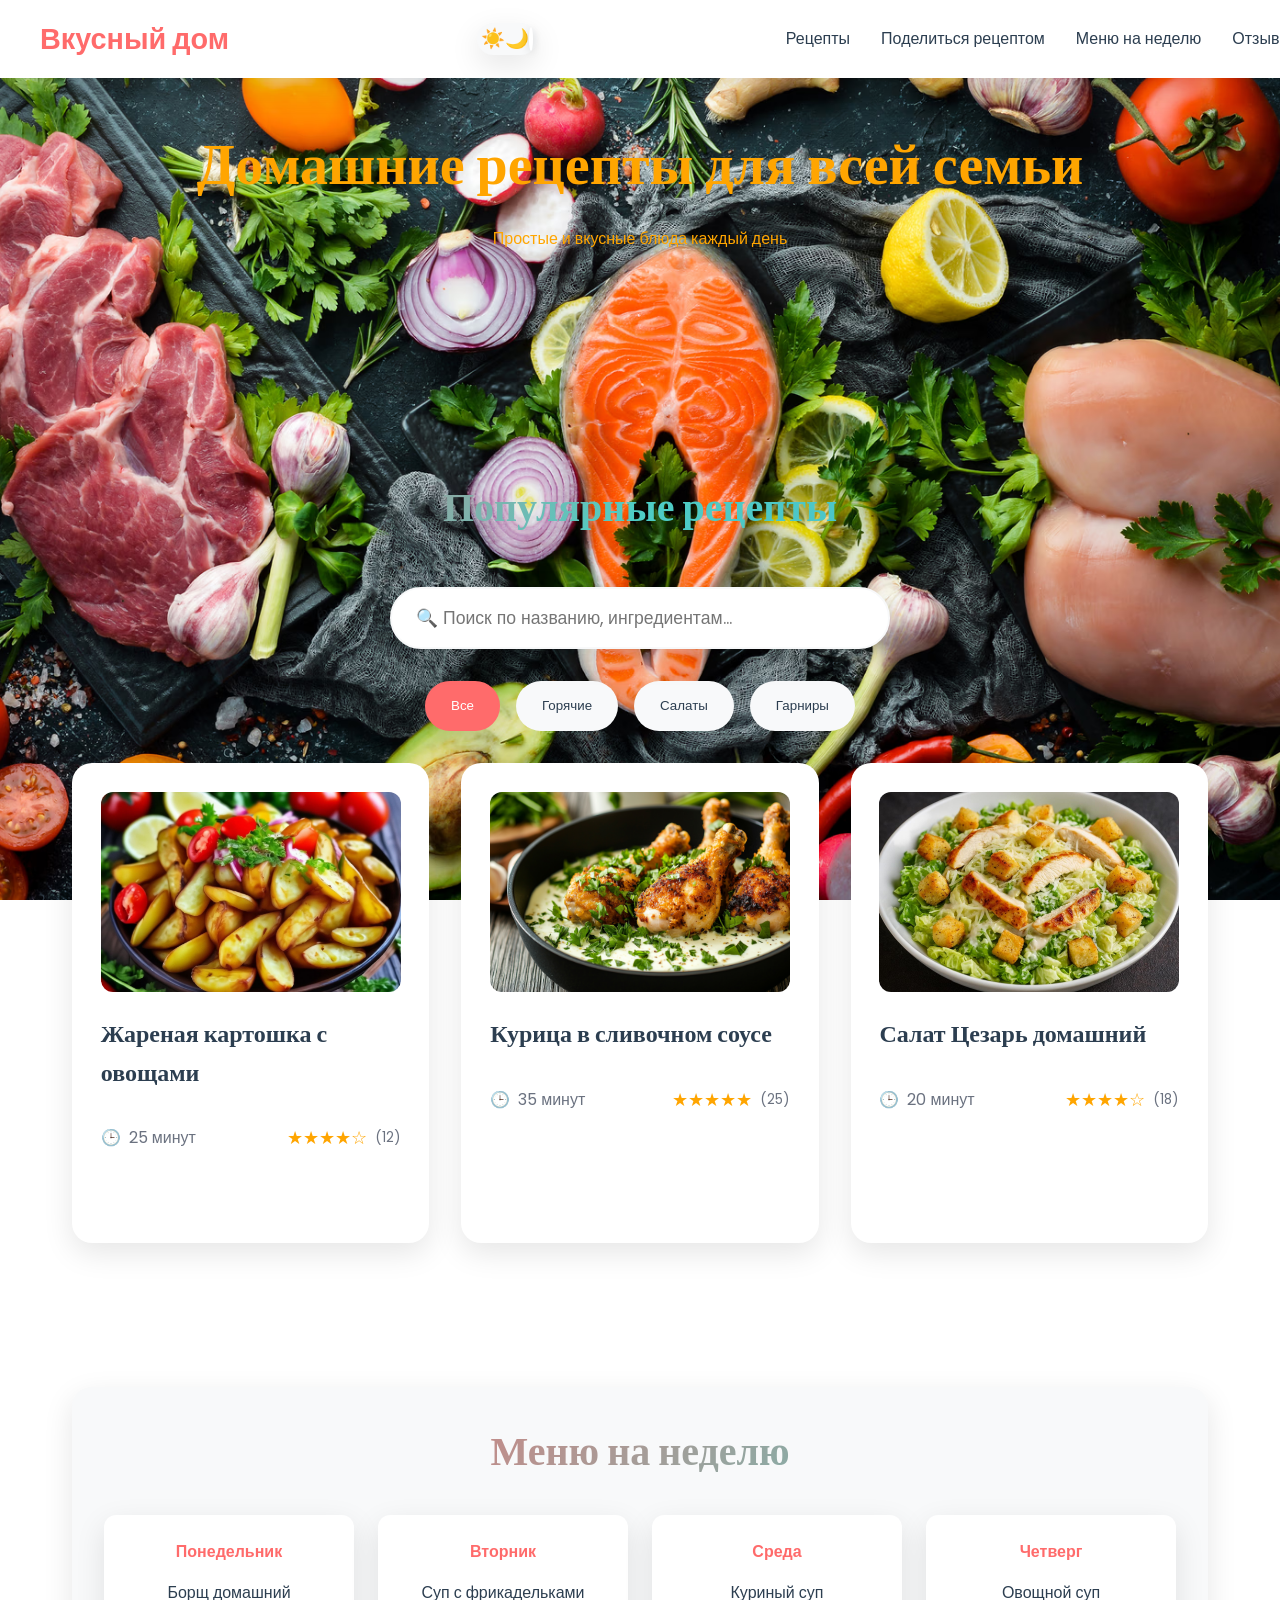
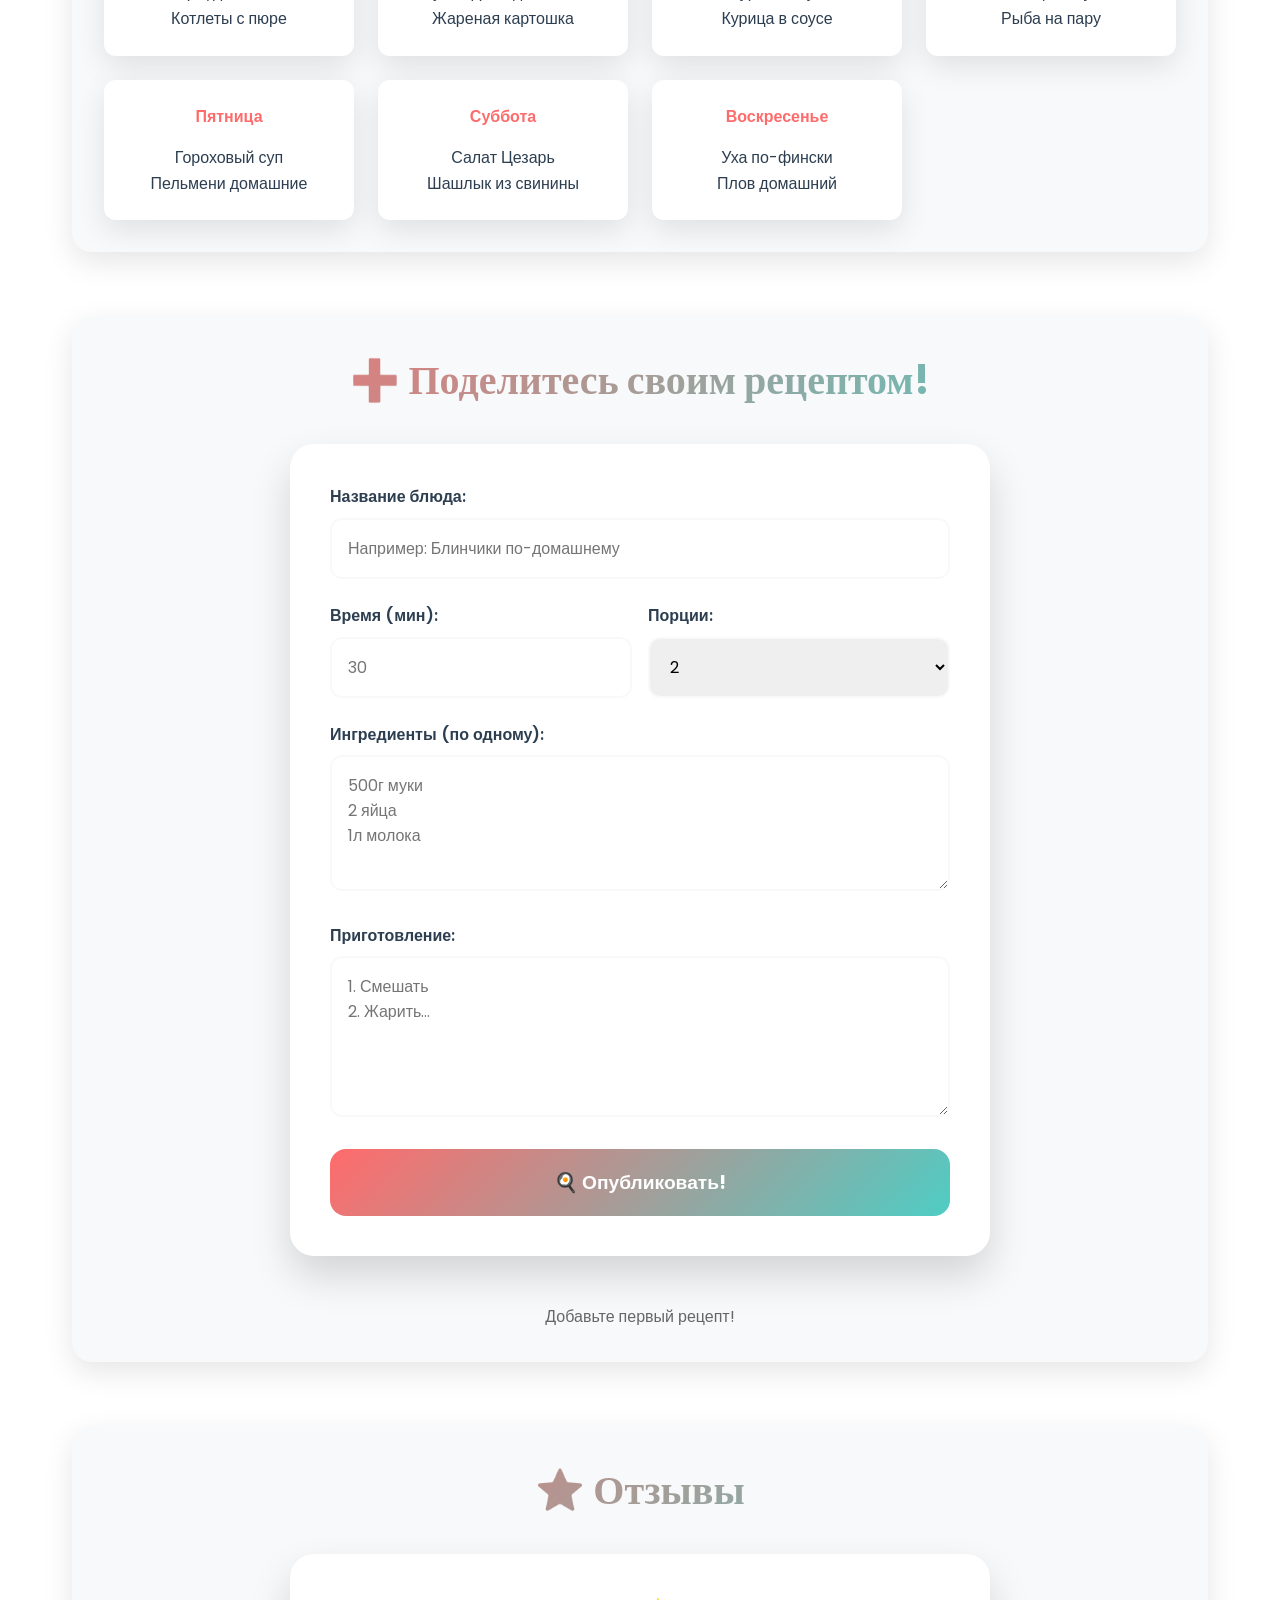
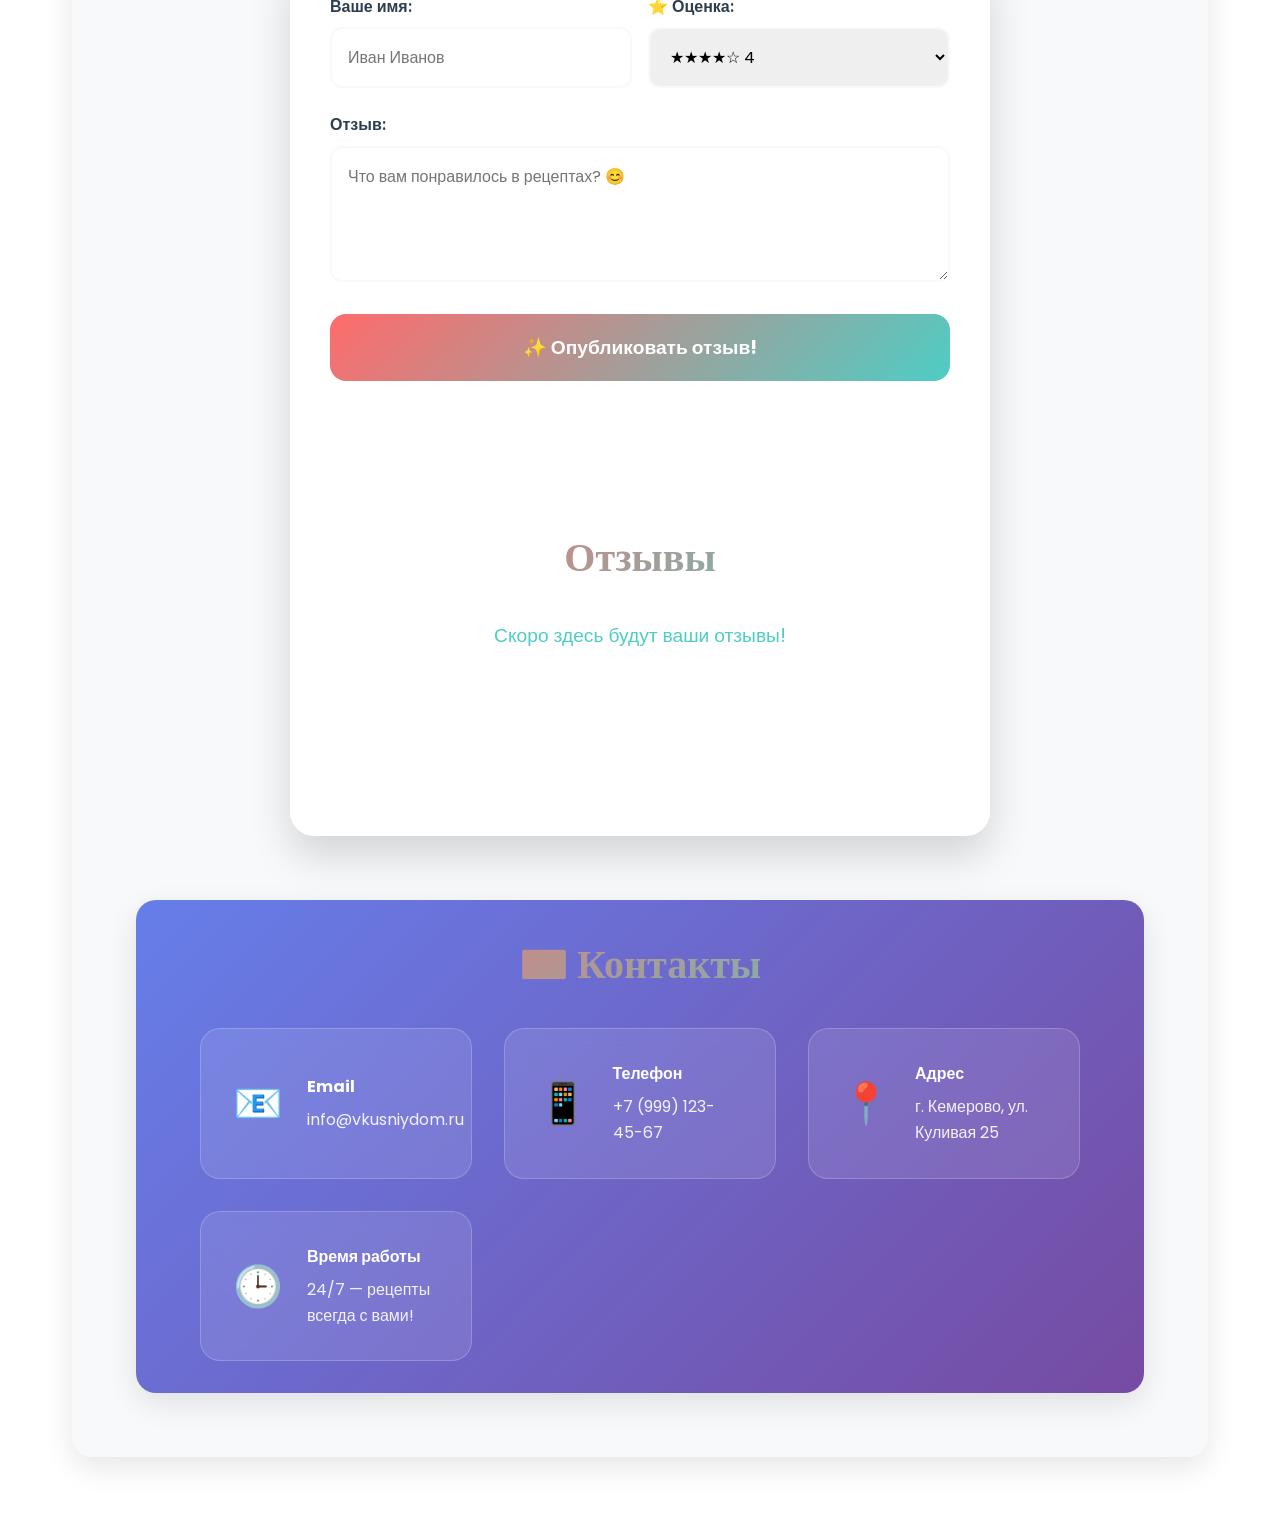
==== commit 2802195d: "index.html" ====
--- a/index.html
+++ b/index.html
@@ -6,6 +6,7 @@
      <!-- 🖼️ ИКОНКА САЙТА -->
     <link rel="icon" href="favicon-32x32.ico" type="image/x-icon">
     <title>Вкусный дом - Домашние рецепты</title>
+       <link href="https://fonts.googleapis.com/css2?family=Poppins:wght@400;600;700&display=swap" rel="stylesheet">
     <link rel="stylesheet" href="style.css">
 </head>
 <body>
--- a/style.css
+++ b/style.css
@@ -734,3 +734,25 @@
     }
 }
 
+/* 🍎 СОВРЕМЕННЫЕ ШРИФТЫ С ВАШЕГО ПК */
+body {
+    font-family: 
+        -apple-system, BlinkMacSystemFont, 
+        'Segoe UI', Roboto, Oxygen, Ubuntu, 
+        Cantarell, sans-serif !important;
+}
+
+
+/* ✨ МОЯ РЕКОМЕНДАЦИЯ ДЛЯ КУРСОВОЙ */
+@import url('https://fonts.googleapis.com/css2?family=Poppins:wght@300;400;600;700&display=swap');
+
+* {
+    font-family: 'Poppins', -apple-system, Arial, sans-serif !important;
+}
+
+h1, h2, h3 {
+    font-family: 'Poppins', 'Playfair Display', serif !important;
+    font-weight: 700 !important;
+}
+
+
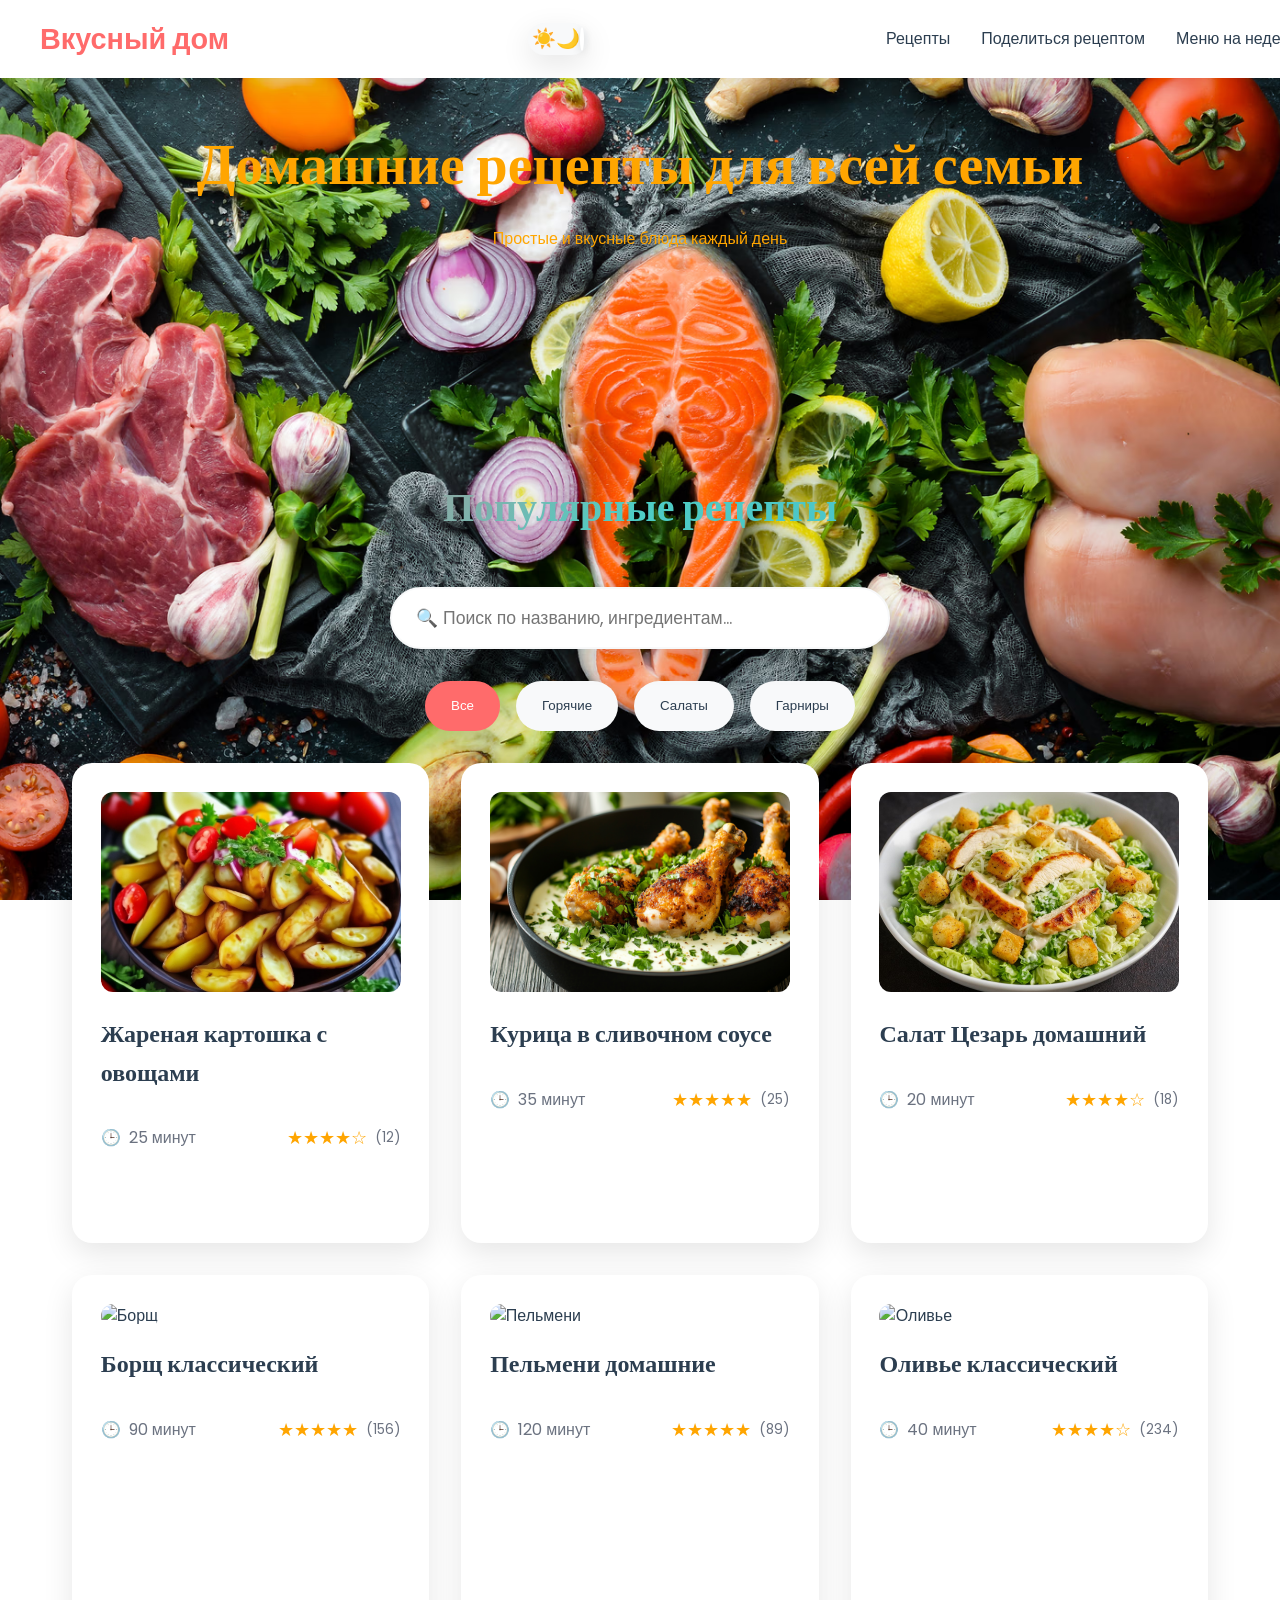
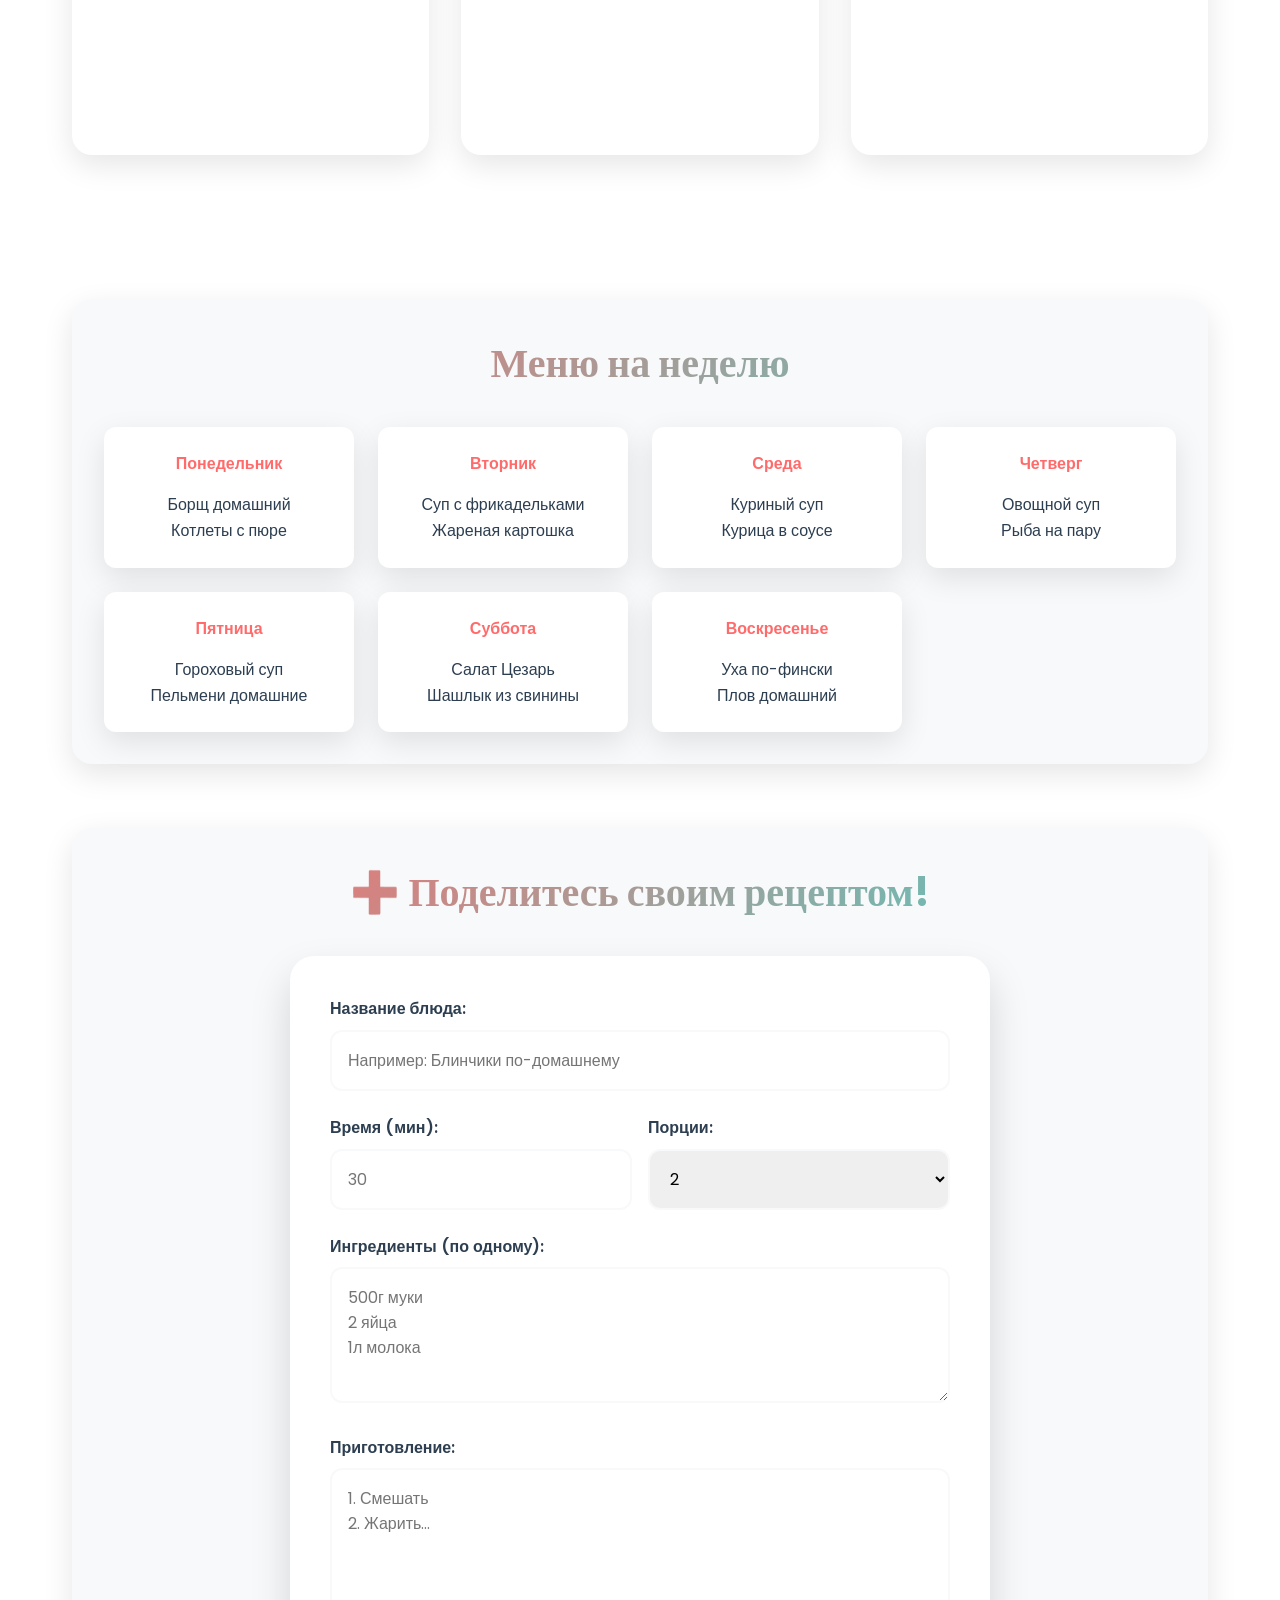
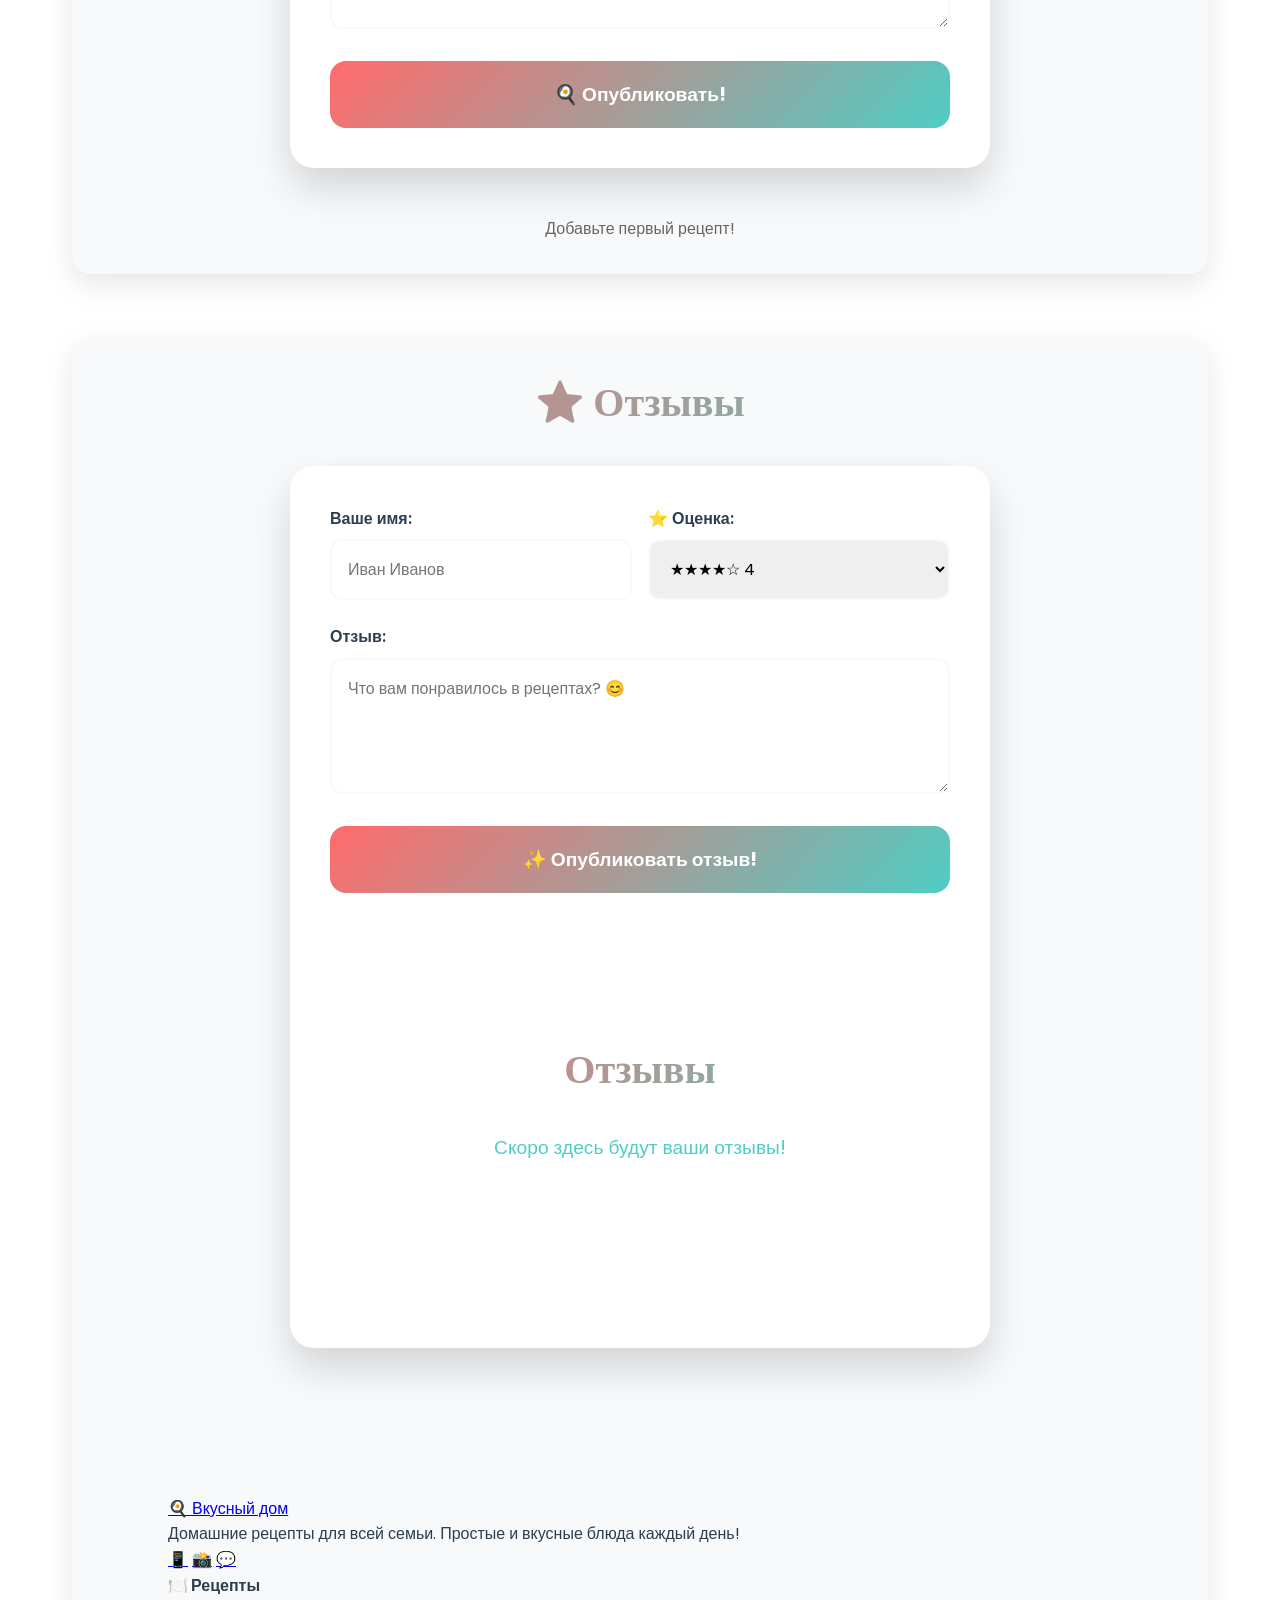
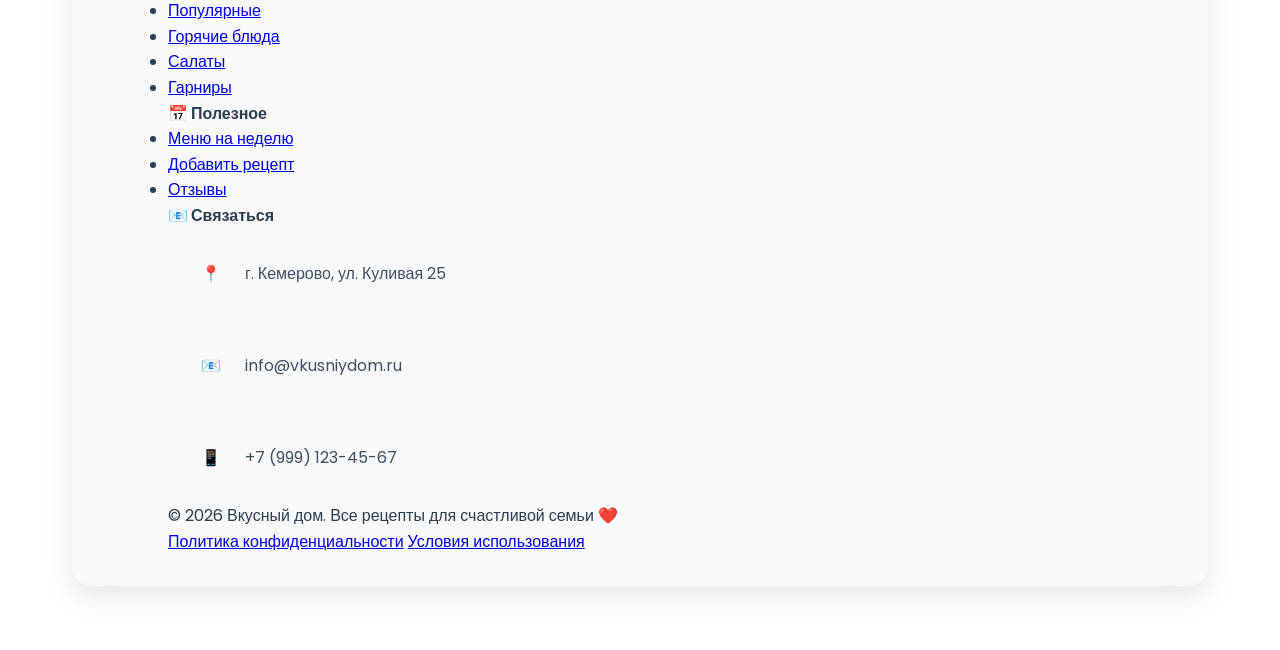
==== commit 9ef57832: "upload index" ====
--- a/index.html
+++ b/index.html
@@ -6,7 +6,7 @@
      <!-- 🖼️ ИКОНКА САЙТА -->
     <link rel="icon" href="favicon-32x32.ico" type="image/x-icon">
     <title>Вкусный дом - Домашние рецепты</title>
-       <link href="https://fonts.googleapis.com/css2?family=Poppins:wght@400;600;700&display=swap" rel="stylesheet">
+      <link href="https://fonts.googleapis.com/css2?family=Poppins:wght@400;600;700&display=swap" rel="stylesheet">
     <link rel="stylesheet" href="style.css">
 </head>
 <body>
@@ -25,20 +25,17 @@
                 <a href="#add-recipe">Поделиться рецептом</a>
                 <a href="#menu">Меню на неделю</a>
                 <a href="#reviews">Отзывы</a>
-                <a href="#contacts"> Контакты</a>
             </nav>
-            <div class="burger" id="burger">
+            <div class="burger" id="burgerMenu">
                 <span></span><span></span><span></span>
             </div>
         </div>
-        <div class="mobile-menu" id="mobileMenu">
+        <div class="mobile-menu" id="mobileNav">
             <ul>
                 <li><a href="#recipes">Рецепты</a></li>
                 <li><a href="#add-recipe">Поделиться рецептом</a></li> 
                 <li><a href="#menu">Меню на неделю</a></li>
                 <li><a href="#reviews">Отзывы</a></li>
-                <li><a href="#contacts">Контакты</a></li>
-               
             </ul>
         </div>
     </header>
@@ -240,6 +237,178 @@
                         </div>
                     </div>
                 </div>
+                <!-- РЕЦЕПТ 4: Горячее/Суп -->
+<div class="recipe-card" 
+     data-category="gorachie"
+     data-price="120"  
+     data-base-portions="6"
+     data-search="борщ свекла мясо капуста картофель морковь"
+     data-title="Борщ классический"
+     onclick="flipCard(this)">
+    <div class="recipe-flip">
+        <div class="recipe-front">
+            <img src="borshi.jpeg" alt="Борщ" class="recipe-img">
+            <h3 class="recipe-title">Борщ классический</h3>
+            <div class="recipe-meta">
+                <div class="recipe-time">
+                    <span>🕒</span><span>90 минут</span>
+                </div>
+                <div class="rating-container" data-recipe-id="4">
+                    <span class="rating-stars" data-rating="4.9">★★★★★</span>
+                    <span class="rating-count">(156)</span>
+                </div>
+            </div>
+        </div>
+        <div class="recipe-back">
+            <div class="portions-control">
+                <div class="share-buttons">
+                    <button class="share-btn" onclick="shareRecipe(4)">📱 Поделиться</button>
+                </div>
+                <label>Порции: </label>
+                <select class="portions-select" data-recipe-id="4">
+                    <option value="1">1</option>
+                    <option value="2">2</option>
+                    <option value="3">3</option>
+                    <option value="4">4</option>
+                    <option value="6" selected>6</option>
+                </select>
+            </div>
+            <h3>🥣 Ингредиенты:</h3>
+            <ul class="ingredients" data-recipe-id="4">
+                <li data-amount="400">400г говядины</li>
+                <li data-amount="2">2 свеклы</li>
+                <li data-amount="300">300г капусты</li>
+                <li data-amount="4">4 картофелины</li>
+                <li data-amount="2">2 моркови</li>
+                <li data-amount="1">1 лук</li>
+                <li data-amount="2">2 ст.л. томатной пасты</li>
+                <li>Сметана, зелень</li>
+            </ul>
+            <h3>👨‍🍳 Приготовление:</h3>
+            <div class="instructions">
+                1. Сварить мясной бульон 1 час<br>
+                2. Обжарить свеклу с томатом<br>
+                3. Добавить овощи, варить 25 мин<br>
+                4. Заправить чесноком и зеленью
+            </div>
+            <button class="confetti-btn" onclick="launchConfetti()">🎉 Рецепт готов!</button>
+        </div>
+    </div>
+</div>
+                <!-- РЕЦЕПТ 5: Горячее -->
+<div class="recipe-card" 
+     data-category="gorachie"
+     data-price="95"  
+     data-base-portions="4"
+     data-search="пельмени тесто мясо фарш лук яйцо"
+     data-title="Пельмени домашние"
+     onclick="flipCard(this)">
+    <div class="recipe-flip">
+        <div class="recipe-front">
+            <img src="pelmeni.jpg" alt="Пельмени" class="recipe-img">
+            <h3 class="recipe-title">Пельмени домашние</h3>
+            <div class="recipe-meta">
+                <div class="recipe-time">
+                    <span>🕒</span><span>120 минут</span>
+                </div>
+                <div class="rating-container" data-recipe-id="5">
+                    <span class="rating-stars" data-rating="4.7">★★★★★</span>
+                    <span class="rating-count">(89)</span>
+                </div>
+            </div>
+        </div>
+        <div class="recipe-back">
+            <div class="portions-control">
+                <div class="share-buttons">
+                    <button class="share-btn" onclick="shareRecipe(5)">📱 Поделиться</button>
+                </div>
+                <label>Порции: </label>
+                <select class="portions-select" data-recipe-id="5">
+                    <option value="1">1</option>
+                    <option value="2">2</option>
+                    <option value="3">3</option>
+                    <option value="4" selected>4</option>
+                    <option value="5">5</option>
+                    <option value="6">6</option>
+                </select>
+            </div>
+            <h3>🥟 Ингредиенты:</h3>
+            <ul class="ingredients" data-recipe-id="5">
+                <li data-amount="500">500г муки</li>
+                <li data-amount="1">1 яйцо</li>
+                <li data-amount="200">200мл воды</li>
+                <li data-amount="400">400г фарша</li>
+                <li data-amount="1">1 лук</li>
+                <li>Соль, перец</li>
+            </ul>
+            <h3>👨‍🍳 Приготовление:</h3>
+            <div class="instructions">
+                1. Замесить тесто, отдохнуть 30 мин<br>
+                2. Смешать фарш с луком<br>
+                3. Лепить пельмени<br>
+                4. Варить 7 минут
+            </div>
+            <button class="confetti-btn" onclick="launchConfetti()">🎉 Рецепт готов!</button>
+        </div>
+    </div>
+</div>
+            <!-- РЕЦЕПТ 6: Салат -->
+<div class="recipe-card" 
+     data-category="salaty"
+     data-price="85"  
+     data-base-portions="6"
+     data-search="оливье картофель морковь колбаса яйцо майонез"
+     data-title="Оливье классический"
+     onclick="flipCard(this)">
+    <div class="recipe-flip">
+        <div class="recipe-front">
+            <img src="olive.jpg" alt="Оливье" class="recipe-img">
+            <h3 class="recipe-title">Оливье классический</h3>
+            <div class="recipe-meta">
+                <div class="recipe-time">
+                    <span>🕒</span><span>40 минут</span>
+                </div>
+                <div class="rating-container" data-recipe-id="6">
+                    <span class="rating-stars" data-rating="4.6">★★★★☆</span>
+                    <span class="rating-count">(234)</span>
+                </div>
+            </div>
+        </div>
+        <div class="recipe-back">
+            <div class="portions-control">
+                <div class="share-buttons">
+                    <button class="share-btn" onclick="shareRecipe(6)">📱 Поделиться</button>
+                </div>
+                <label>Порции: </label>
+                <select class="portions-select" data-recipe-id="6">
+                    <option value="1">1</option>
+                    <option value="2">2</option>
+                    <option value="3">3</option>
+                    <option value="4">4</option>
+                    <option value="6" selected>6</option>
+                </select>
+            </div>
+            <h3>🥗 Ингредиенты:</h3>
+            <ul class="ingredients" data-recipe-id="6">
+                <li data-amount="4">4 картофелины</li>
+                <li data-amount="3">3 моркови</li>
+                <li data-amount="4">4 яйца</li>
+                <li data-amount="300">300г колбасы</li>
+                <li data-amount="200">200г горошка</li>
+                <li data-amount="150">150г майонеза</li>
+            </ul>
+            <h3>👨‍🍳 Приготовление:</h3>
+            <div class="instructions">
+                1. Отварить овощи и яйца<br>
+                2. Нарезать кубиками<br>
+                3. Заправить майонезом<br>
+                4. Настояться 2 часа
+            </div>
+            <button class="confetti-btn" onclick="launchConfetti()">🎉 Рецепт готов!</button>
+        </div>
+    </div>
+</div>
+
             </div>
         </section>
 
@@ -349,39 +518,68 @@
 <p style="text-align: center; font-size: 1.2rem; color: #4ECDC4;">Скоро здесь будут ваши отзывы!</p>
 </section>
         </form>
-
-        <!-- 📧 КОНТАКТЫ ОТДЕЛЬНО СНИЗУ -->
-<footer id="contacts" class="contacts-section styled-section">
+        <div style="height: 100px;"></div>
+
+<!-- 🏠 НОВЫЙ ФУТЕР - ЗАМЕНИТЕ ВСЁ ПОСЛЕ ОТЗЫВОВ -->
+<footer class="footer">
     <div class="container">
-        <h2>📧 Контакты</h2>
-        <div class="contacts-grid">
-            <div class="contact-item">
-                <span class="contact-icon">📧</span>
-                <div>
-                    <strong>Email</strong>
+        <div class="footer-grid">
+            <!-- 🍳 Логотип + Описание -->
+            <div class="footer-brand">
+                <a href="#" class="footer-logo">🍳 Вкусный дом</a>
+                <p>Домашние рецепты для всей семьи. Простые и вкусные блюда каждый день!</p>
+                <div class="social-links">
+                    <a href="#" aria-label="TikTok">📱</a>
+                    <a href="#" aria-label="Instagram">📸</a>
+                    <a href="#" aria-label="Telegram">💬</a>
+                </div>
+            </div>
+
+            <!-- 📂 Быстрое меню -->
+            <div class="footer-menu">
+                <h4>🍽️ Рецепты</h4>
+                <ul>
+                    <li><a href="#recipes">Популярные</a></li>
+                    <li><a href="#gorachie">Горячие блюда</a></li>
+                    <li><a href="#salaty">Салаты</a></li>
+                    <li><a href="#garniry">Гарниры</a></li>
+                </ul>
+            </div>
+
+            <!-- 📅 Меню + Формы -->
+            <div class="footer-menu">
+                <h4>📅 Полезное</h4>
+                <ul>
+                    <li><a href="#menu">Меню на неделю</a></li>
+                    <li><a href="#add-recipe">Добавить рецепт</a></li>
+                    <li><a href="#reviews">Отзывы</a></li>
+                </ul>
+            </div>
+
+            <!-- 📧 Контакты -->
+            <div class="footer-contacts">
+                <h4>📧 Связаться</h4>
+                <div class="contact-item">
+                    <span>📍</span>
+                    <p>г. Кемерово, ул. Куливая 25</p>
+                </div>
+                <div class="contact-item">
+                    <span>📧</span>
                     <p>info@vkusniydom.ru</p>
                 </div>
-            </div>
-            <div class="contact-item">
-                <span class="contact-icon">📱</span>
-                <div>
-                    <strong>Телефон</strong>
+                <div class="contact-item">
+                    <span>📱</span>
                     <p>+7 (999) 123-45-67</p>
                 </div>
             </div>
-            <div class="contact-item">
-                <span class="contact-icon">📍</span>
-                <div>
-                    <strong>Адрес</strong>
-                    <p>г. Кемерово, ул. Куливая 25</p>
-                </div>
-            </div>
-            <div class="contact-item">
-                <span class="contact-icon">🕒</span>
-                <div>
-                    <strong>Время работы</strong>
-                    <p>24/7 — рецепты всегда с вами!</p>
-                </div>
+        </div>
+
+        <!-- 📄 Нижняя полоса -->
+        <div class="footer-bottom">
+            <p>&copy; 2026 Вкусный дом. Все рецепты для счастливой семьи ❤️</p>
+            <div class="footer-links">
+                <a href="#">Политика конфиденциальности</a>
+                <a href="#">Условия использования</a>
             </div>
         </div>
     </div>
@@ -389,98 +587,123 @@
 
                 
     <script>
-        // 🌙 Темная тема
-        const themeToggle = document.getElementById('themeToggle');
-        const body = document.body;
+// 🌙 ТЕМА С ПОЛЗУНКОМ - ПОЛНАЯ АНИМАЦИЯ
+const themeToggle = document.getElementById('themeToggle');
+const body = document.body;
+
+if (themeToggle) {
+    // Загрузка темы
+    const savedTheme = localStorage.getItem('theme') || 'light';
+    body.setAttribute('data-theme', savedTheme);
+    
+    // Обновление ползунка при загрузке
+    updateThemeToggle(savedTheme);
+    
+    // Переключение
+    themeToggle.addEventListener('click', () => {
+        const currentTheme = body.getAttribute('data-theme');
+        const newTheme = currentTheme === 'light' ? 'dark' : 'light';
         
-        // Загрузка сохраненной темы
-        const savedTheme = localStorage.getItem('theme') || 'light';
-        body.setAttribute('data-theme', savedTheme);
-        updateThemeToggle(savedTheme);
+        body.setAttribute('data-theme', newTheme);
+        localStorage.setItem('theme', newTheme);
+        updateThemeToggle(newTheme);
+    });
+}
+
+function updateThemeToggle(theme) {
+    if (theme === 'dark') {
+        themeToggle.classList.add('dark-theme');
+    } else {
+        themeToggle.classList.remove('dark-theme');
+    }
+}
+
+
+// 🍔 БУРГЕР - ИСПРАВЛЕННЫЕ ID
+const burger = document.getElementById('burgerMenu');
+const mobileNav = document.getElementById('mobileNav');
+if (burger && mobileNav) {
+    burger.addEventListener('click', (e) => {
+        e.stopPropagation();
+        burger.classList.toggle('active');
+        mobileNav.classList.toggle('active');
+        body.classList.toggle('menu-open');
+    });
+    
+    document.querySelectorAll('.mobile-menu a').forEach(link => {
+        link.addEventListener('click', () => {
+            burger.classList.remove('active');
+            mobileNav.classList.remove('active');
+            body.classList.remove('menu-open');
+        });
+    });
+}
+
+// 🔍 ПОИСК И ФИЛЬТРЫ - ПОЛНАЯ РАБОТА
+const searchInput = document.getElementById('searchInput');
+const searchClear = document.getElementById('searchClear');
+const recipeCards = document.querySelectorAll('.recipe-card');
+
+function performSearch() {
+    const query = searchInput.value.toLowerCase().trim();
+    
+    recipeCards.forEach(card => {
+        const title = card.dataset.title?.toLowerCase() || '';
+        const searchTerms = card.dataset.search?.toLowerCase() || '';
         
-        themeToggle.addEventListener('click', () => {
-            const currentTheme = body.getAttribute('data-theme');
-            const newTheme = currentTheme === 'light' ? 'dark' : 'light';
-            body.setAttribute('data-theme', newTheme);
-            localStorage.setItem('theme', newTheme);
-            updateThemeToggle(newTheme);
+        if (query === '' || title.includes(query) || searchTerms.includes(query)) {
+            card.classList.remove('search-hidden');
+            card.style.display = '';
+        } else {
+            card.classList.add('search-hidden');
+            card.style.display = 'none';
+        }
+    });
+    
+    if (searchClear) searchClear.style.display = query ? 'block' : 'none';
+}
+
+if (searchInput) searchInput.addEventListener('input', performSearch);
+if (searchClear) searchClear.addEventListener('click', () => {
+    searchInput.value = '';
+    performSearch();
+});
+
+// ФИЛЬТРЫ КАТЕГОРИЙ
+const categoryBtns = document.querySelectorAll('.category-btn');
+categoryBtns.forEach(btn => {
+    btn.addEventListener('click', () => {
+        categoryBtns.forEach(b => b.classList.remove('active'));
+        btn.classList.add('active');
+        const category = btn.dataset.category;
+        
+        recipeCards.forEach(card => {
+            const cardCategory = card.dataset.category;
+            if ((category === 'all' || cardCategory === category) && 
+                !card.classList.contains('search-hidden')) {
+                card.classList.remove('hidden');
+                card.style.display = '';
+            } else {
+                card.classList.add('hidden');
+                card.style.display = 'none';
+            }
         });
-        
-        function updateThemeToggle(theme) {
-            themeToggle.classList.toggle('dark-theme', theme === 'dark');
-        }
-
-        // Бургер меню
-        const burger = document.getElementById('burger');
-        const mobileMenu = document.getElementById('mobileMenu');
-        burger.addEventListener('click', () => {
-            burger.classList.toggle('active');
-            mobileMenu.classList.toggle('active');
-        });
-
-        document.querySelectorAll('.mobile-menu a, .nav-menu a').forEach(link => {
-            link.addEventListener('click', () => {
-                burger.classList.remove('active');
-                mobileMenu.classList.remove('active');
-            });
-        });
-
-        // Флип карточки
-        function flipCard(card) {
-            const flip = card.querySelector('.recipe-flip');
-            flip.classList.toggle('flipped');
-        }
-
-        // 🔍 Поиск по рецептам
-        const searchInput = document.getElementById('searchInput');
-        const searchClear = document.getElementById('searchClear');
-        const recipeCards = document.querySelectorAll('.recipe-card');
-
-        function performSearch() {
-            const query = searchInput.value.toLowerCase().trim();
-            
-            recipeCards.forEach(card => {
-                const title = card.dataset.title?.toLowerCase() || '';
-                const searchTerms = card.dataset.search?.toLowerCase() || '';
-                
-                if (query === '' || title.includes(query) || searchTerms.includes(query)) {
-                    card.classList.remove('search-hidden');
-                } else {
-                    card.classList.add('search-hidden');
-                }
-            });
-            
-            searchClear.style.display = query ? 'block' : 'none';
-        }
-
-        searchInput.addEventListener('input', performSearch);
-        searchClear.addEventListener('click', () => {
-            searchInput.value = '';
-            performSearch();
-            searchInput.focus();
-        });
-
-        // Фильтр категорий
-        const categoryBtns = document.querySelectorAll('.category-btn');
-
-        categoryBtns.forEach(btn => {
-            btn.addEventListener('click', () => {
-                categoryBtns.forEach(b => b.classList.remove('active'));
-                btn.classList.add('active');
-                const category = btn.dataset.category;
-                
-                recipeCards.forEach(card => {
-                    const cardCategory = card.dataset.category;
-                    const isSearchMatch = !card.classList.contains('search-hidden');
-                    
-                    if ((category === 'all' || cardCategory === category) && isSearchMatch) {
-                        card.classList.remove('hidden');
-                    } else {
-                        card.classList.add('hidden');
-                    }
-                });
-            });
-        });
+    });
+});
+
+// Остальные функции (flipCard, shareRecipe, etc.)
+function flipCard(card) {
+    const flip = card.querySelector('.recipe-flip');
+    flip?.classList.toggle('flipped');
+}
+
+function shareRecipe(recipeId) {
+    const recipeTitle = document.querySelector(`[data-recipe-id="${recipeId}"] .recipe-title`)?.textContent || 'Рецепт';
+    const text = `🍳 Готовлю: ${recipeTitle} из Вкусный дом!`;
+    navigator.clipboard.writeText(text).then(() => alert('✅ Скопировано: ' + text));
+}
+
+
 
         // Смена порций
         document.querySelectorAll('.portions-select').forEach(select => {
@@ -715,8 +938,6 @@
 }
 
 showReviews(); // Загрузка при старте
-
-
     </script>
 </body>
 </html>
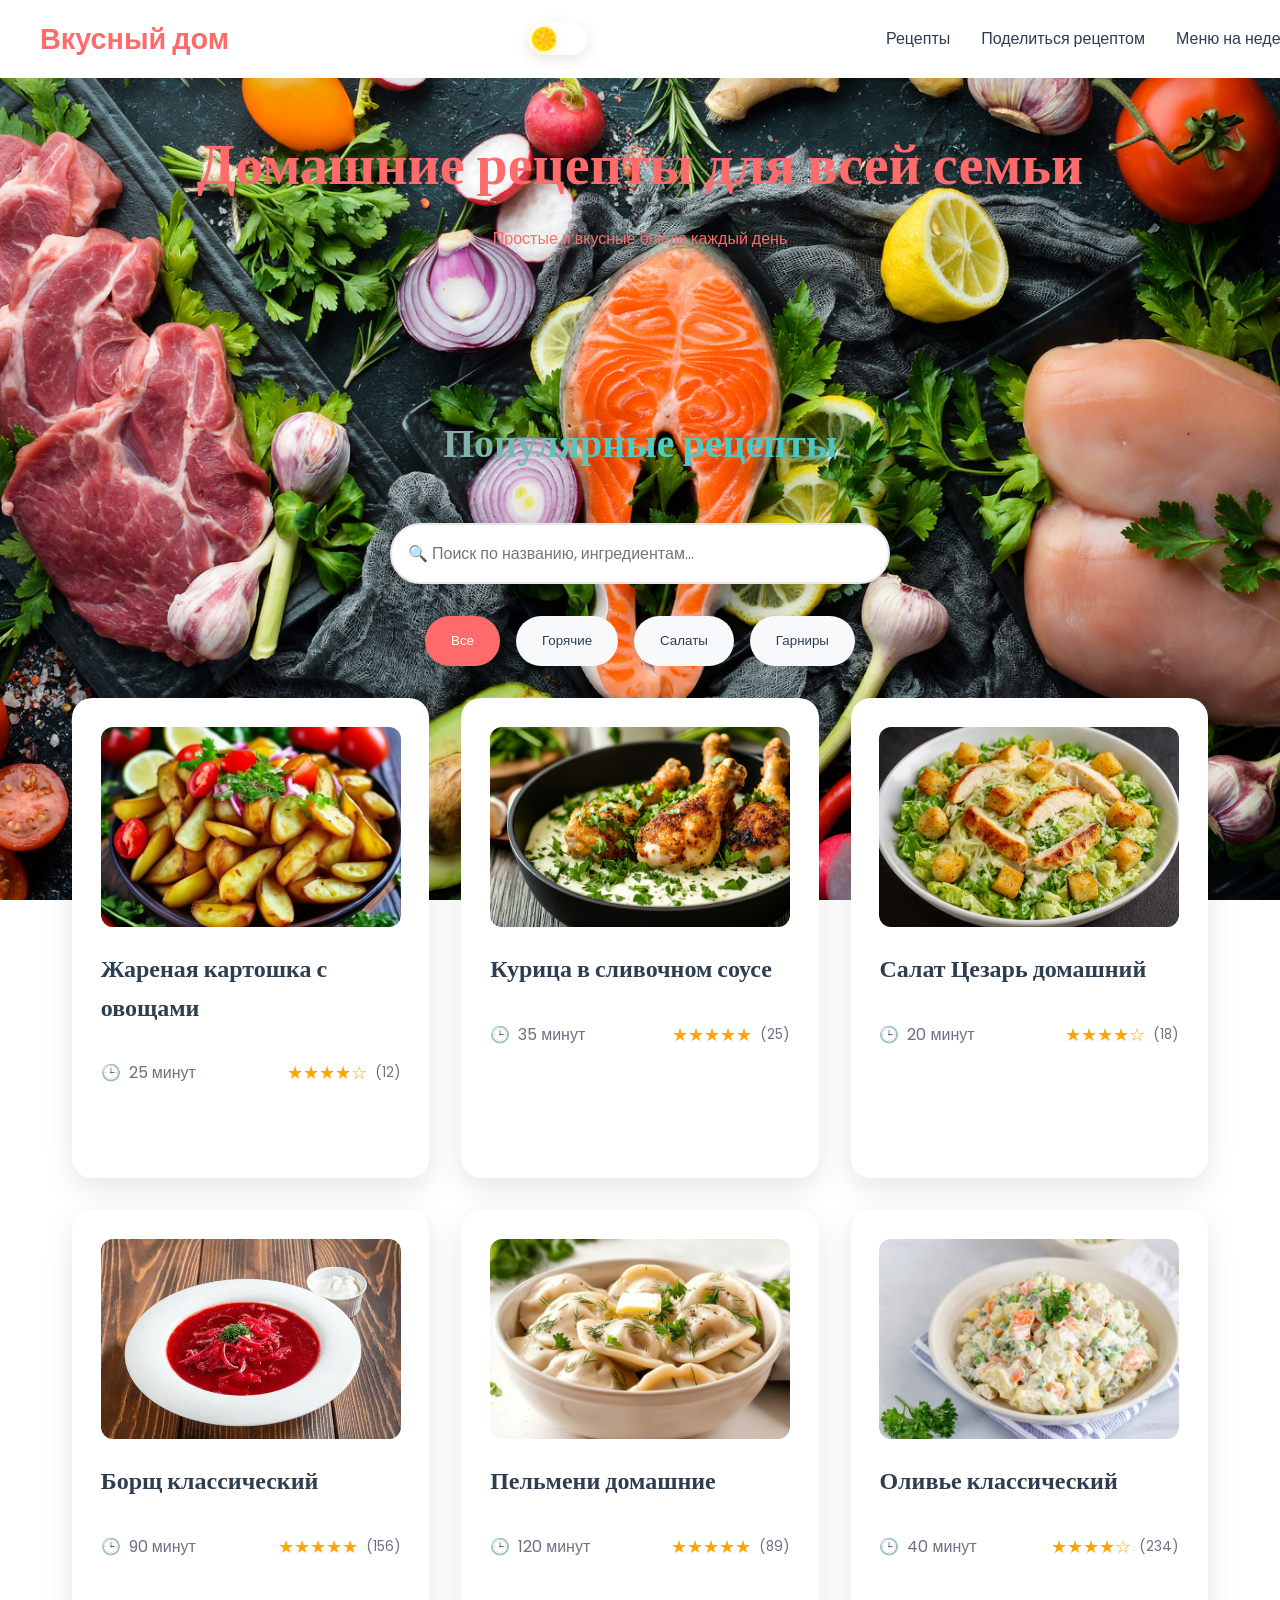
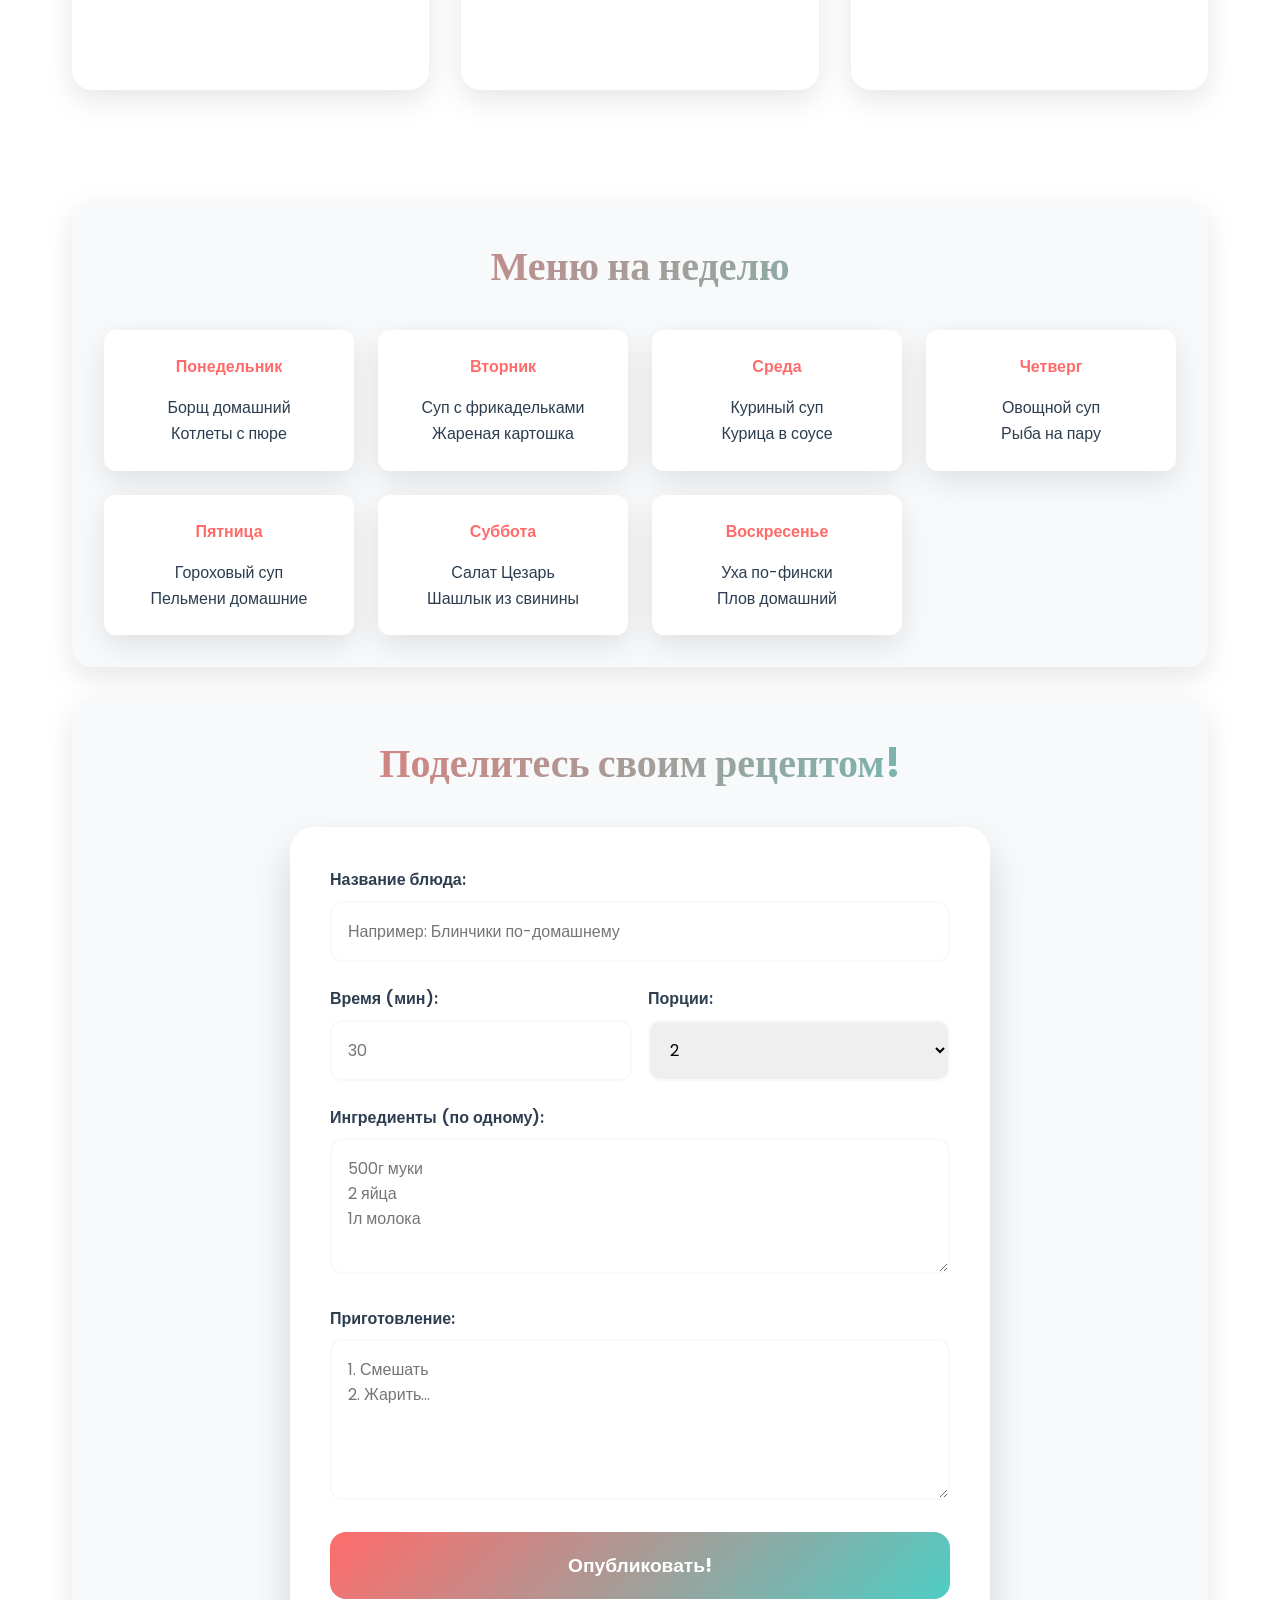
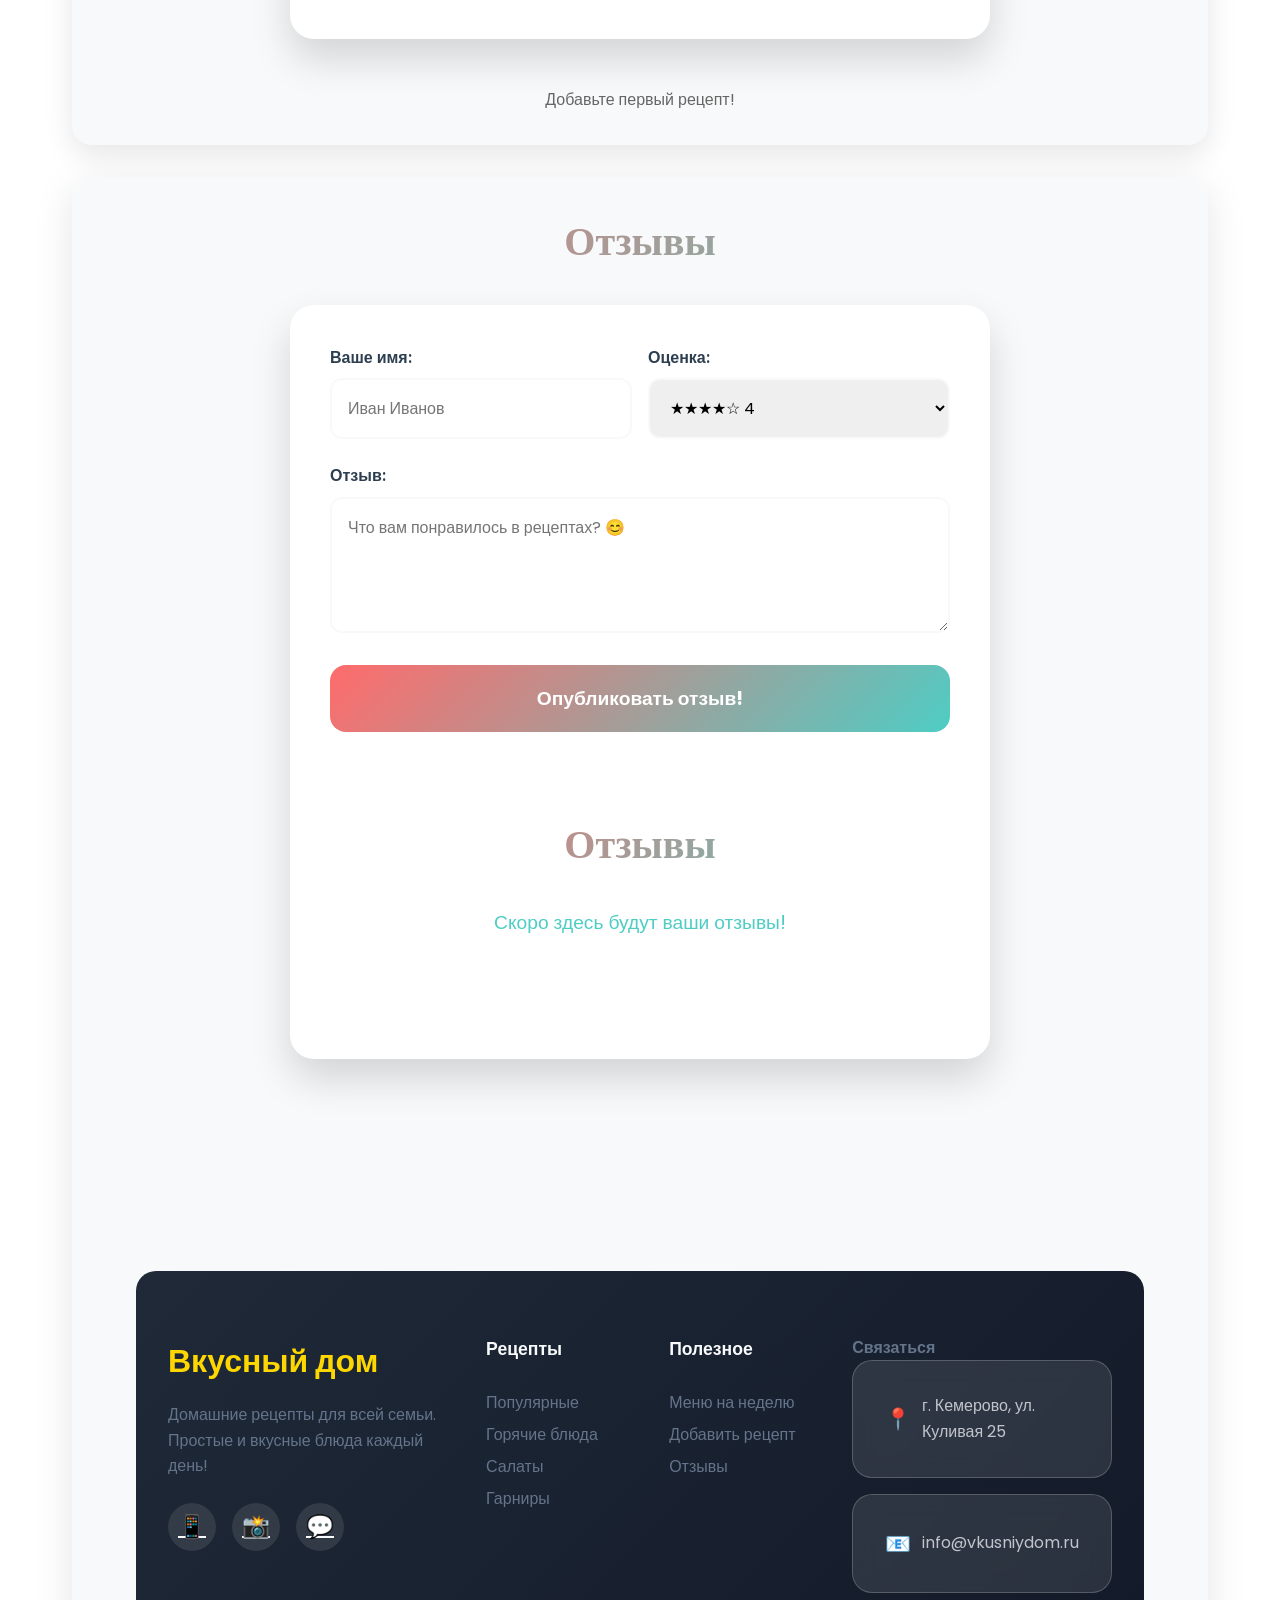
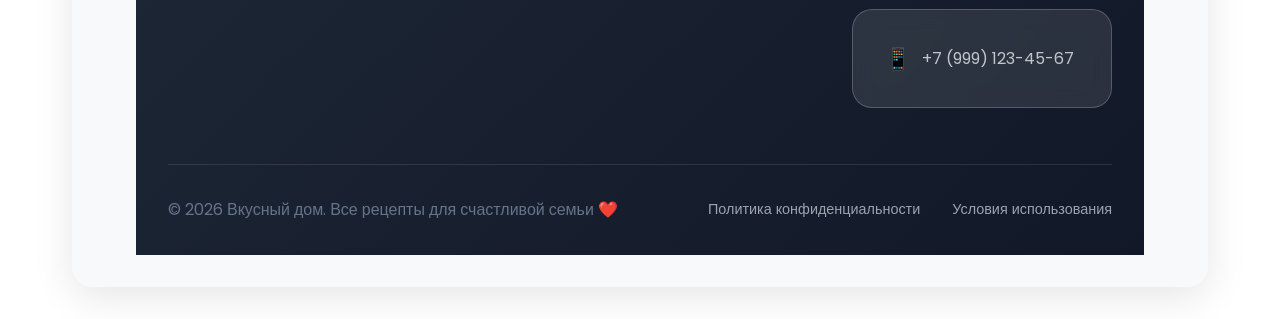
==== commit 169be8f9: "Update index.html" ====
--- a/index.html
+++ b/index.html
@@ -450,7 +450,7 @@
                 <!-- ➕ ДОБАВИТЬ РЕЦЕПТ -->
         <section id="add-recipe" class="add-recipe-section styled-section">
             <div class="container">
-                <h2>➕ Поделитесь своим рецептом!</h2>
+                <h2>Поделитесь своим рецептом!</h2>
                 <form class="recipe-form" id="recipeForm">
                     <div class="form-group">
                         <label>Название блюда:</label>
@@ -479,7 +479,7 @@
                         <label>Приготовление:</label>
                         <textarea id="recipeInstructions" rows="5" placeholder="1. Смешать&#10;2. Жарить..."></textarea>
                     </div>
-                    <button type="submit" class="submit-btn">🍳 Опубликовать!</button>
+                    <button type="submit" class="submit-btn">Опубликовать!</button>
                 </form>
                 <div id="userRecipes" class="user-recipes-grid"></div>
             </div>
@@ -488,7 +488,7 @@
 <!-- ⭐ ОТЗЫВЫ С ФОРМОЙ -->
 <section id="reviews" class="reviews-section styled-section">
     <div class="container">
-        <h2>⭐ Отзывы</h2>
+        <h2>Отзывы</h2>
         
         <!-- 📝 ФОРМА ОТЗЫВА -->
         <form class="review-form" id="reviewForm">
@@ -498,7 +498,7 @@
                     <input type="text" id="reviewName" placeholder="Иван Иванов" required>
                 </div>
                 <div class="form-group">
-                    <label>⭐ Оценка:</label>
+                    <label>Оценка:</label>
                     <select id="reviewRating">
                         <option value="5">★★★★★ 5</option>
                         <option value="4" selected>★★★★☆ 4</option>
@@ -512,7 +512,7 @@
                 <label>Отзыв:</label>
                 <textarea id="reviewText" rows="4" placeholder="Что вам понравилось в рецептах? 😊" required></textarea>
             </div>
-            <button type="submit" class="submit-btn">✨ Опубликовать отзыв!</button>
+            <button type="submit" class="submit-btn">Опубликовать отзыв!</button>
             <section id="reviews">
 <h2>Отзывы</h2>
 <p style="text-align: center; font-size: 1.2rem; color: #4ECDC4;">Скоро здесь будут ваши отзывы!</p>
@@ -526,7 +526,7 @@
         <div class="footer-grid">
             <!-- 🍳 Логотип + Описание -->
             <div class="footer-brand">
-                <a href="#" class="footer-logo">🍳 Вкусный дом</a>
+                <a href="#" class="footer-logo">Вкусный дом</a>
                 <p>Домашние рецепты для всей семьи. Простые и вкусные блюда каждый день!</p>
                 <div class="social-links">
                     <a href="#" aria-label="TikTok">📱</a>
@@ -537,7 +537,7 @@
 
             <!-- 📂 Быстрое меню -->
             <div class="footer-menu">
-                <h4>🍽️ Рецепты</h4>
+                <h4>Рецепты</h4>
                 <ul>
                     <li><a href="#recipes">Популярные</a></li>
                     <li><a href="#gorachie">Горячие блюда</a></li>
@@ -548,7 +548,7 @@
 
             <!-- 📅 Меню + Формы -->
             <div class="footer-menu">
-                <h4>📅 Полезное</h4>
+                <h4>Полезное</h4>
                 <ul>
                     <li><a href="#menu">Меню на неделю</a></li>
                     <li><a href="#add-recipe">Добавить рецепт</a></li>
@@ -558,7 +558,7 @@
 
             <!-- 📧 Контакты -->
             <div class="footer-contacts">
-                <h4>📧 Связаться</h4>
+                <h4>Связаться</h4>
                 <div class="contact-item">
                     <span>📍</span>
                     <p>г. Кемерово, ул. Куливая 25</p>
--- a/style.css
+++ b/style.css
@@ -67,51 +67,79 @@
     text-decoration: none;
 }
 
-/* 🌙 Переключатель темы */
+/* 🌙 ТЕМА СЛАЙДЕР - АНИМАЦИЯ */
 .theme-toggle {
     position: relative;
     width: 60px;
     height: 32px;
-    background: var(--light);
-    border-radius: 50px;
+    background: rgba(255,255,255,0.2);
+    border-radius: 20px;
     cursor: pointer;
-    transition: all 0.3s ease;
     display: flex;
     align-items: center;
-    justify-content: space-between;
-    padding: 0 4px;
-    box-shadow: var(--shadow);
-}
-
-.theme-toggle:hover {
-    box-shadow: var(--shadow-hover);
+    padding: 4px;
+    transition: all 0.3s ease;
+    backdrop-filter: blur(10px);
+    box-shadow: 0 4px 15px rgba(0,0,0,0.1);
 }
 
 .sun, .moon {
-    font-size: 1.2rem;
+    font-size: 18px;
+    z-index: 2;
     transition: opacity 0.3s ease;
+    position: absolute;
+}
+
+.sun {
+    left: 6px;
+    opacity: 1;
+}
+
+.moon {
+    right: 6px;
+    opacity: 0;
 }
 
 .toggle-slider {
     width: 24px;
     height: 24px;
-    background: var(--white);
+    background: #FFD700;
     border-radius: 50%;
-    transition: transform 0.3s ease;
-    box-shadow: 0 2px 8px rgba(0,0,0,0.2);
-}
-
-.theme-toggle.dark-theme .toggle-slider {
+    transition: all 0.4s cubic-bezier(0.25, 0.46, 0.45, 0.94);
+    box-shadow: 0 2px 10px rgba(255,215,0,0.4);
+    z-index: 1;
+}
+
+/* ТЕМНАЯ ТЕМА */
+[data-theme="dark"] .theme-toggle {
+    background: rgba(255,255,255,0.1);
+}
+
+[data-theme="dark"] .toggle-slider {
+    background: #4ECDC4;
+    box-shadow: 0 2px 10px rgba(78,205,196,0.4);
     transform: translateX(28px);
-    background: var(--accent);
-}
-
-.theme-toggle.dark-theme .sun {
-    opacity: 0.3;
-}
-
-.theme-toggle.dark-theme .moon {
+}
+
+[data-theme="dark"] .sun {
+    opacity: 0;
+}
+
+[data-theme="dark"] .moon {
     opacity: 1;
+}
+
+/* Светлая тема */
+[data-theme="light"] .toggle-slider {
+    transform: translateX(0);
+}
+
+[data-theme="light"] .sun {
+    opacity: 1;
+}
+
+[data-theme="light"] .moon {
+    opacity: 0;
 }
 
 .burger {
@@ -196,7 +224,7 @@
 /* Hero */
 .hero {
     
-    color:orange;
+    color:#FF6B6B;
     text-align: center;
     padding: 120px 2rem 80px;
 }
@@ -617,7 +645,10 @@
     -text-fill-color: transparent;
 }
 
-.reviews-section { background: linear-gradient(135deg, #F0F8FF, #FFF5F7); padding: 80px 0; }
+.reviews-section{
+    background: linear-gradient(135deg, #F0F8FF, #FFF5F7); padding: 80px 0;
+}
+
 .review-form { 
     max-width: 700px; margin: 0 auto 3rem; 
     background: white; padding: 2.5rem; border-radius: 24px; 
@@ -665,17 +696,367 @@
 .contact-item strong { display: block; margin-bottom: 0.5rem; }
 .contact-item p { margin: 0; opacity: 0.9; }
 
-/* 📏 ОДИНАКОВЫЕ ЗАЗОРЫ МЕЖДУ ВСЕМИ СЕКЦИЯМИ */
-#recipes, #menu, #add-recipe, #reviews, #contacts {
-    margin-top: 4rem !important;
-    margin-bottom: 4rem !important;
-}
-
-/* Последняя секция поменьше */
-#contacts {
-    margin-bottom: 2rem !important;
-}
-
+/* 🍔 БУРГЕР МЕНЮ 3 ПОЛОСКИ */
+.burger {
+    display: none;
+    flex-direction: column;
+    gap: 6px;
+    cursor: pointer;
+    padding: 8px;
+    z-index: 1002;
+    transition: transform 0.3s ease;
+}
+
+.burger-line {
+    width: 30px;
+    height: 4px;
+    background: #FFFFFF;
+    border-radius: 2px;
+    transition: all 0.3s cubic-bezier(0.4, 0, 0.2, 1);
+    box-shadow: 0 2px 5px rgba(0,0,0,0.3);
+}
+
+.burger.active .burger-line:nth-child(1) {
+    transform: rotate(45deg) translate(8px, 8px);
+}
+
+.burger.active .burger-line:nth-child(2) {
+    opacity: 0;
+    transform: translateX(20px);
+}
+
+.burger.active .burger-line:nth-child(3) {
+    transform: rotate(-45deg) translate(7px, -7px);
+}
+
+/* 📱 МОБИЛЬНОЕ МЕНЮ */
+.mobile-menu {
+    position: fixed;
+    top: 0;
+    right: -100%;
+    width: 280px;
+    height: 100vh;
+    background: linear-gradient(135deg, rgba(255,255,255,0.98), rgba(248,250,252,0.95));
+    backdrop-filter: blur(20px);
+    box-shadow: -5px 0 25px rgba(0,0,0,0.15);
+    transition: right 0.4s cubic-bezier(0.25, 0.46, 0.45, 0.94);
+    z-index: 1001;
+    padding-top: 90px;
+}
+
+.mobile-menu.active {
+    right: 0;
+}
+
+.mobile-menu ul {
+    list-style: none;
+    margin: 0;
+    padding: 0 1.5rem;
+}
+
+.mobile-menu li {
+    margin-bottom: 1rem;
+}
+
+.mobile-menu a {
+    display: block;
+    padding: 1.2rem 0;
+    color: #1F2937;
+    text-decoration: none;
+    font-size: 1.2rem;
+    font-weight: 600;
+    border-bottom: 2px solid transparent;
+    transition: all 0.3s ease;
+}
+
+.mobile-menu a:hover {
+    color: #FF6B6B;
+    border-bottom-color: #FF6B6B;
+    padding-left: 1rem;
+}
+
+/* АДАПТИВ */
+@media (max-width: 768px) {
+    .burger {
+        display: flex !important;
+    }
+    .nav-menu {
+        display: none !important;
+    }
+}
+
+/* БЛОКИРОВКА СКРОЛЛА */
+body.menu-open {
+    overflow: hidden;
+}
+
+/* ТЕМНАЯ ТЕМА */
+[data-theme="dark"] .burger-line {
+    background: #F1F5F9 !important;
+}
+
+[data-theme="dark"] .mobile-menu {
+    background: linear-gradient(135deg, rgba(17,24,39,0.98), rgba(30,41,59,0.95));
+}
+
+[data-theme="dark"] .mobile-menu a {
+    color: #F1F5F9 !important;
+}
+
+[data-theme="dark"] .mobile-menu a:hover {
+    color: #FF6B6B !important;
+}
+
+/* 🔍 ПОИСК + ФИЛЬТРЫ - КРИТИЧНО! */
+.search-hidden, .hidden {
+    display: none !important;
+}
+
+.search-container {
+    position: relative;
+    margin-bottom: 2rem;
+}
+
+.search-input {
+    width: 100%;
+    padding: 1rem 3rem 1rem 1rem;
+    border: 2px solid #e5e7eb;
+    border-radius: 50px;
+    font-size: 1rem;
+    transition: all 0.3s ease;
+}
+
+.search-clear {
+    position: absolute;
+    right: 1.2rem;
+    top: 50%;
+    transform: translateY(-50%);
+    font-size: 1.3rem;
+    cursor: pointer;
+    color: #9ca3af;
+    display: none;
+    padding: 0.3rem;
+    border-radius: 50%;
+    transition: all 0.3s ease;
+}
+
+.search-clear:hover {
+    background: #fee2e2;
+    color: #ef4444;
+}
+
+/* 🏠 ФУТЕР - СОВРЕМЕННЫЙ ДИЗАЙН */
+.footer {
+    background: linear-gradient(135deg, #1F2937 0%, #111827 100%);
+    color: #F9FAFB;
+    padding: 4rem 0 2rem;
+    margin-top: auto;
+}
+
+.footer-grid {
+    display: grid;
+    grid-template-columns: 2fr 1fr 1fr 1fr;
+    gap: 3rem;
+    margin-bottom: 2.5rem;
+}
+
+.footer-brand h1,
+.footer-logo {
+    font-size: 2rem;
+    font-weight: 700;
+    color: #FFD700;
+    text-decoration: none;
+    margin-bottom: 1rem;
+    display: block;
+}
+
+.footer-brand p {
+    color: #D1D5DB;
+    line-height: 1.6;
+    margin-bottom: 1.5rem;
+}
+
+.social-links {
+    display: flex;
+    gap: 1rem;
+}
+
+.social-links a {
+    width: 48px;
+    height: 48px;
+    background: rgba(255,255,255,0.1);
+    border-radius: 50%;
+    display: flex;
+    align-items: center;
+    justify-content: center;
+    font-size: 1.4rem;
+    color: #F9FAFB;
+    transition: all 0.3s ease;
+    backdrop-filter: blur(10px);
+}
+
+.social-links a:hover {
+    background: #FF6B6B;
+    transform: translateY(-3px);
+    box-shadow: 0 10px 25px rgba(255,107,107,0.4);
+}
+
+.footer-menu h4 {
+    font-size: 1.1rem;
+    font-weight: 600;
+    margin-bottom: 1.5rem;
+    color: #F9FAFB;
+}
+
+.footer-menu ul {
+    list-style: none;
+    padding: 0;
+}
+
+.footer-menu a {
+    color: #D1D5DB;
+    text-decoration: none;
+    line-height: 2;
+    transition: color 0.3s ease;
+    display: block;
+}
+
+.footer-menu a:hover {
+    color: #FFD700;
+    padding-left: 0.5rem;
+}
+
+.footer-contacts .contact-item {
+    display: flex;
+    gap: 0.8rem;
+    margin-bottom: 1rem;
+    color: #D1D5DB;
+}
+
+.footer-contacts span {
+    font-size: 1.3rem;
+    width: 24px;
+}
+
+.footer-bottom {
+    border-top: 1px solid rgba(255,255,255,0.1);
+    padding-top: 2rem;
+    display: flex;
+    justify-content: space-between;
+    align-items: center;
+    flex-wrap: wrap;
+    gap: 1rem;
+}
+
+.footer-bottom p {
+    color: #9CA3AF;
+    margin: 0;
+}
+
+.footer-links {
+    display: flex;
+    gap: 2rem;
+}
+
+.footer-links a {
+    color: #9CA3AF;
+    text-decoration: none;
+    font-size: 0.9rem;
+    transition: color 0.3s ease;
+}
+
+.footer-links a:hover {
+    color: #FFD700;
+}
+
+/* ТЕМНАЯ ТЕМА */
+[data-theme="dark"] .footer {
+    background: linear-gradient(135deg, #111827 0%, #030712 100%);
+}
+
+[data-theme="light"] .footer {
+    background: linear-gradient(135deg, #F8FAFC 0%, #E2E8F0 100%);
+    color: #1F2937;
+}
+
+[data-theme="light"] .footer-brand p,
+[data-theme="light"] .footer-menu a,
+[data-theme="light"] .footer-contacts,
+[data-theme="light"] .footer-bottom p {
+    color: #64748B;
+}
+
+
+/* СВЕТЛАЯ ТЕМА */
+.styled-section {
+    background: rgba(255, 255, 255, 0.95); /* Белый стеклянный */
+    backdrop-filter: blur(20px);
+    border-radius: 20px;
+    margin: 2rem 0;
+    padding: 3rem 2rem;
+    box-shadow: 0 10px 40px rgba(0,0,0,0.1);
+}
+
+.reviews-section {
+    background: linear-gradient(135deg, #FEFCBF 0%, #FAF5D2 100%); /* Желтоватый */
+    margin-bottom: 4rem;
+}
+
+.footer {
+    background: linear-gradient(135deg, #1F2937 0%, #111827 100%) !important; /* Темно-синий */
+    margin-top: 4rem;
+    border-radius: 20px 20px 0 0;
+}
+
+/* ТЕМНАЯ ТЕМА */
+[data-theme="dark"] .styled-section {
+    background: rgba(31, 41, 55, 0.95); /* Темно-серый стекло */
+    box-shadow: 0 10px 40px rgba(0,0,0,0.3);
+}
+
+[data-theme="dark"] .reviews-section {
+    background: linear-gradient(135deg, #374151 0%, #4B5563 100%); /* Градиент серый */
+}
+
+[data-theme="dark"] .footer {
+    background: linear-gradient(135deg, #030712 0%, #1F2937 100%) !important; /* Очень темный */
+}
+
+/* ОТСТУПЫ */
+.styled-section + .footer {
+    margin-top: 5rem;
+}
+
+.reviews-section {
+    padding-bottom: 4rem;
+    margin-bottom: 5rem;
+}
+
+
+
+/* МОБИЛЬНАЯ АДАПТАЦИЯ */
+@media (max-width: 768px) {
+    .footer-grid {
+        grid-template-columns: 1fr;
+        gap: 2rem;
+        text-align: center;
+    }
+    
+    .footer-bottom {
+        flex-direction: column;
+        text-align: center;
+    }
+    
+    .footer-links {
+        gap: 1rem;
+    }
+}
+
+@media (max-width: 480px) {
+    .footer {
+        padding: 3rem 0 1.5rem;
+    }
+}
 
 
 /* Адаптив */
@@ -743,7 +1124,6 @@
 }
 
 
-/* ✨ МОЯ РЕКОМЕНДАЦИЯ ДЛЯ КУРСОВОЙ */
 @import url('https://fonts.googleapis.com/css2?family=Poppins:wght@300;400;600;700&display=swap');
 
 * {
@@ -754,5 +1134,3 @@
     font-family: 'Poppins', 'Playfair Display', serif !important;
     font-weight: 700 !important;
 }
-
-
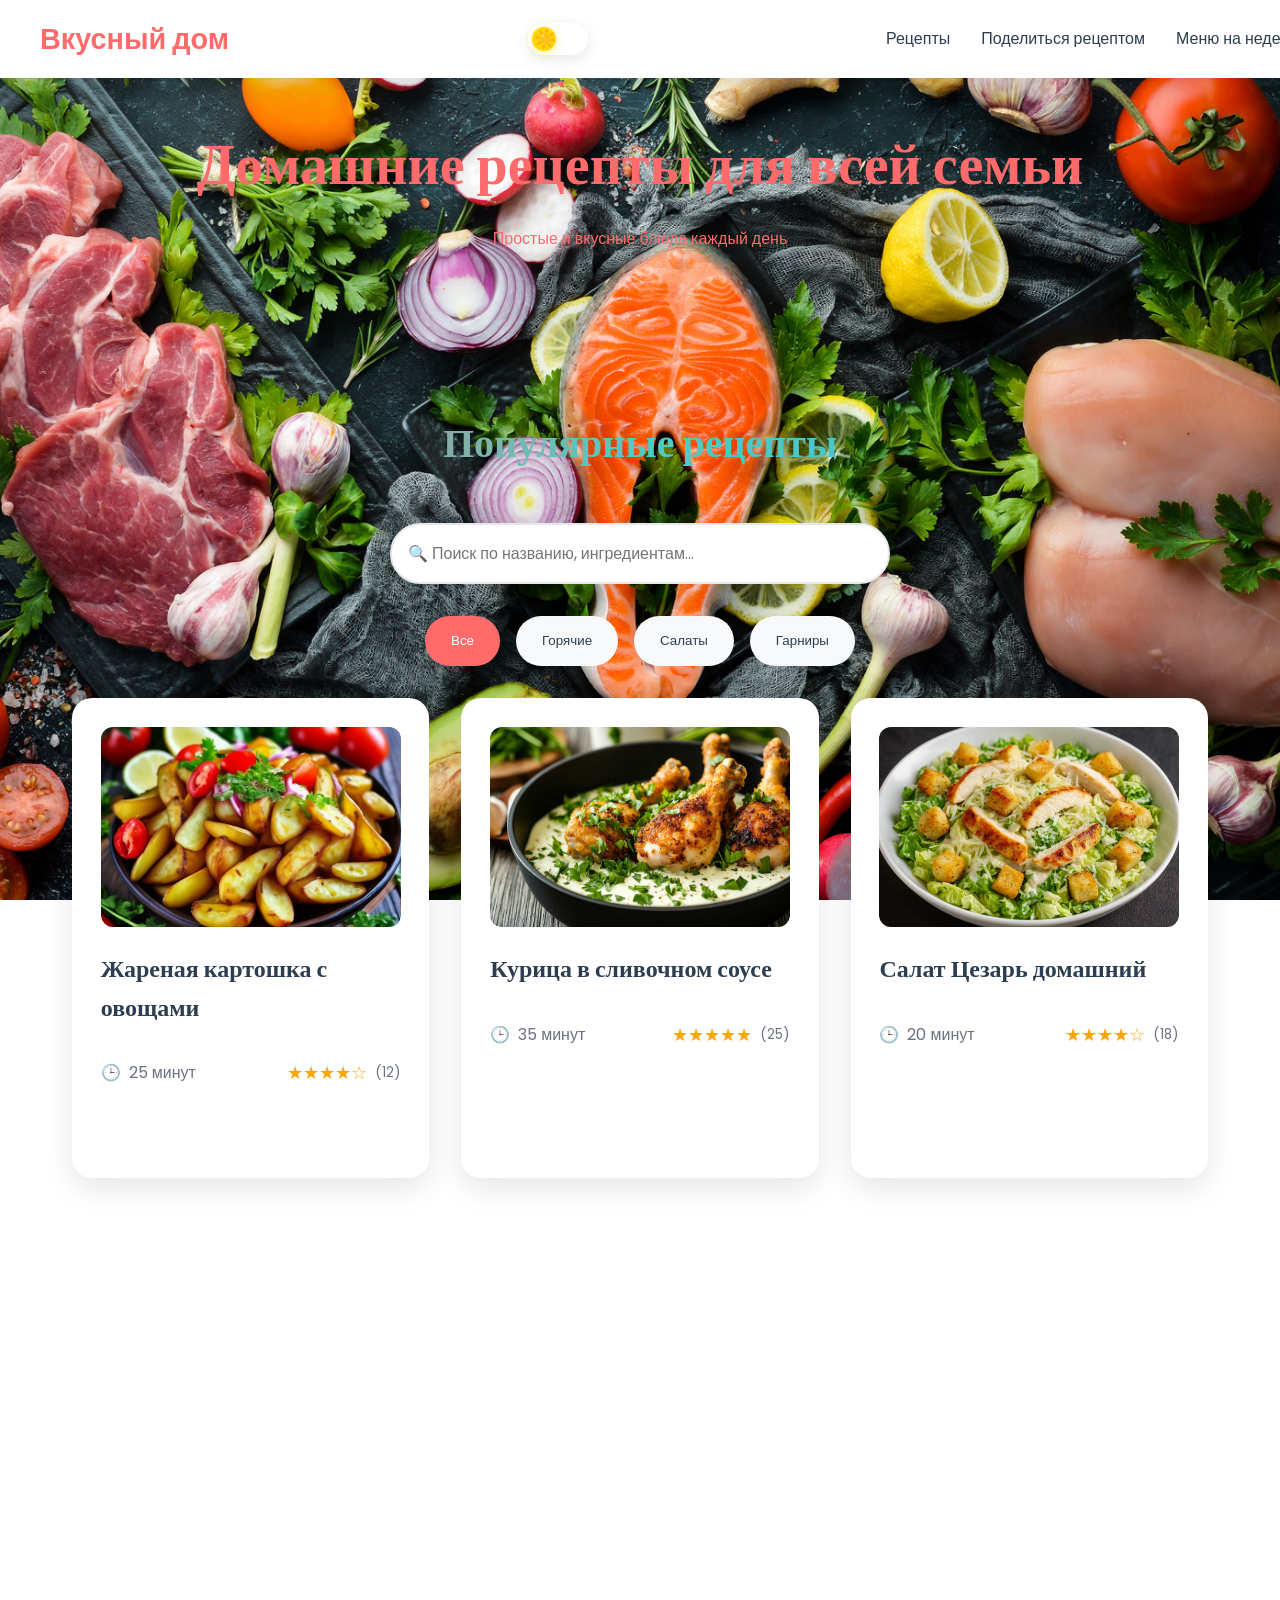
==== commit d7910ebd: "Update index.html" ====
--- a/index.html
+++ b/index.html
@@ -522,67 +522,39 @@
 
 <!-- 🏠 НОВЫЙ ФУТЕР - ЗАМЕНИТЕ ВСЁ ПОСЛЕ ОТЗЫВОВ -->
 <footer class="footer">
-    <div class="container">
-        <div class="footer-grid">
-            <!-- 🍳 Логотип + Описание -->
-            <div class="footer-brand">
-                <a href="#" class="footer-logo">Вкусный дом</a>
-                <p>Домашние рецепты для всей семьи. Простые и вкусные блюда каждый день!</p>
-                <div class="social-links">
-                    <a href="#" aria-label="TikTok">📱</a>
-                    <a href="#" aria-label="Instagram">📸</a>
-                    <a href="#" aria-label="Telegram">💬</a>
-                </div>
-            </div>
-
-            <!-- 📂 Быстрое меню -->
-            <div class="footer-menu">
-                <h4>Рецепты</h4>
-                <ul>
-                    <li><a href="#recipes">Популярные</a></li>
-                    <li><a href="#gorachie">Горячие блюда</a></li>
-                    <li><a href="#salaty">Салаты</a></li>
-                    <li><a href="#garniry">Гарниры</a></li>
-                </ul>
-            </div>
-
-            <!-- 📅 Меню + Формы -->
-            <div class="footer-menu">
-                <h4>Полезное</h4>
-                <ul>
-                    <li><a href="#menu">Меню на неделю</a></li>
-                    <li><a href="#add-recipe">Добавить рецепт</a></li>
-                    <li><a href="#reviews">Отзывы</a></li>
-                </ul>
-            </div>
-
-            <!-- 📧 Контакты -->
-            <div class="footer-contacts">
-                <h4>Связаться</h4>
-                <div class="contact-item">
-                    <span>📍</span>
-                    <p>г. Кемерово, ул. Куливая 25</p>
-                </div>
-                <div class="contact-item">
-                    <span>📧</span>
-                    <p>info@vkusniydom.ru</p>
-                </div>
-                <div class="contact-item">
-                    <span>📱</span>
-                    <p>+7 (999) 123-45-67</p>
-                </div>
-            </div>
-        </div>
-
-        <!-- 📄 Нижняя полоса -->
-        <div class="footer-bottom">
-            <p>&copy; 2026 Вкусный дом. Все рецепты для счастливой семьи ❤️</p>
-            <div class="footer-links">
-                <a href="#">Политика конфиденциальности</a>
-                <a href="#">Условия использования</a>
-            </div>
-        </div>
+  <div class="footer-container">
+    <!-- Левая часть: Категории -->
+    <div class="footer-section links">
+      <h3>Рецепты</h3>
+      <ul>
+        ><a href="#">Категории</a></li>
+        ><a href="#">Контакты</a></li>
+        ><a href="#">Карта сайта</a></li>
+      </ul>
     </div>
+
+    <!-- Центр: Кнопка -->
+    <div class="footer-center">
+      <button class="update-btn">Обновить базу рецептов</button>
+    </div>
+
+    <!-- Правая часть: Соцсети -->
+    <div class="footer-section social">
+      <h3>Мы в соцсетях</h3>
+      <div class="social-links">
+        <a href="#"><i class="fab fa-vk"></i></a>
+        <a href="#"><i class="fab fa-telegram-plane"></i></a>
+      </div>
+      <ul class="legal-links">
+        ><a href="#">Политика</a></li>
+      </ul>
+    </div>
+  </div>
+  
+  <!-- Копирайт -->
+  <div class="footer-bottom">
+    <p>&copy; Рецепты меня. Все права защищены.</p>
+  </div>
 </footer>
 
                 
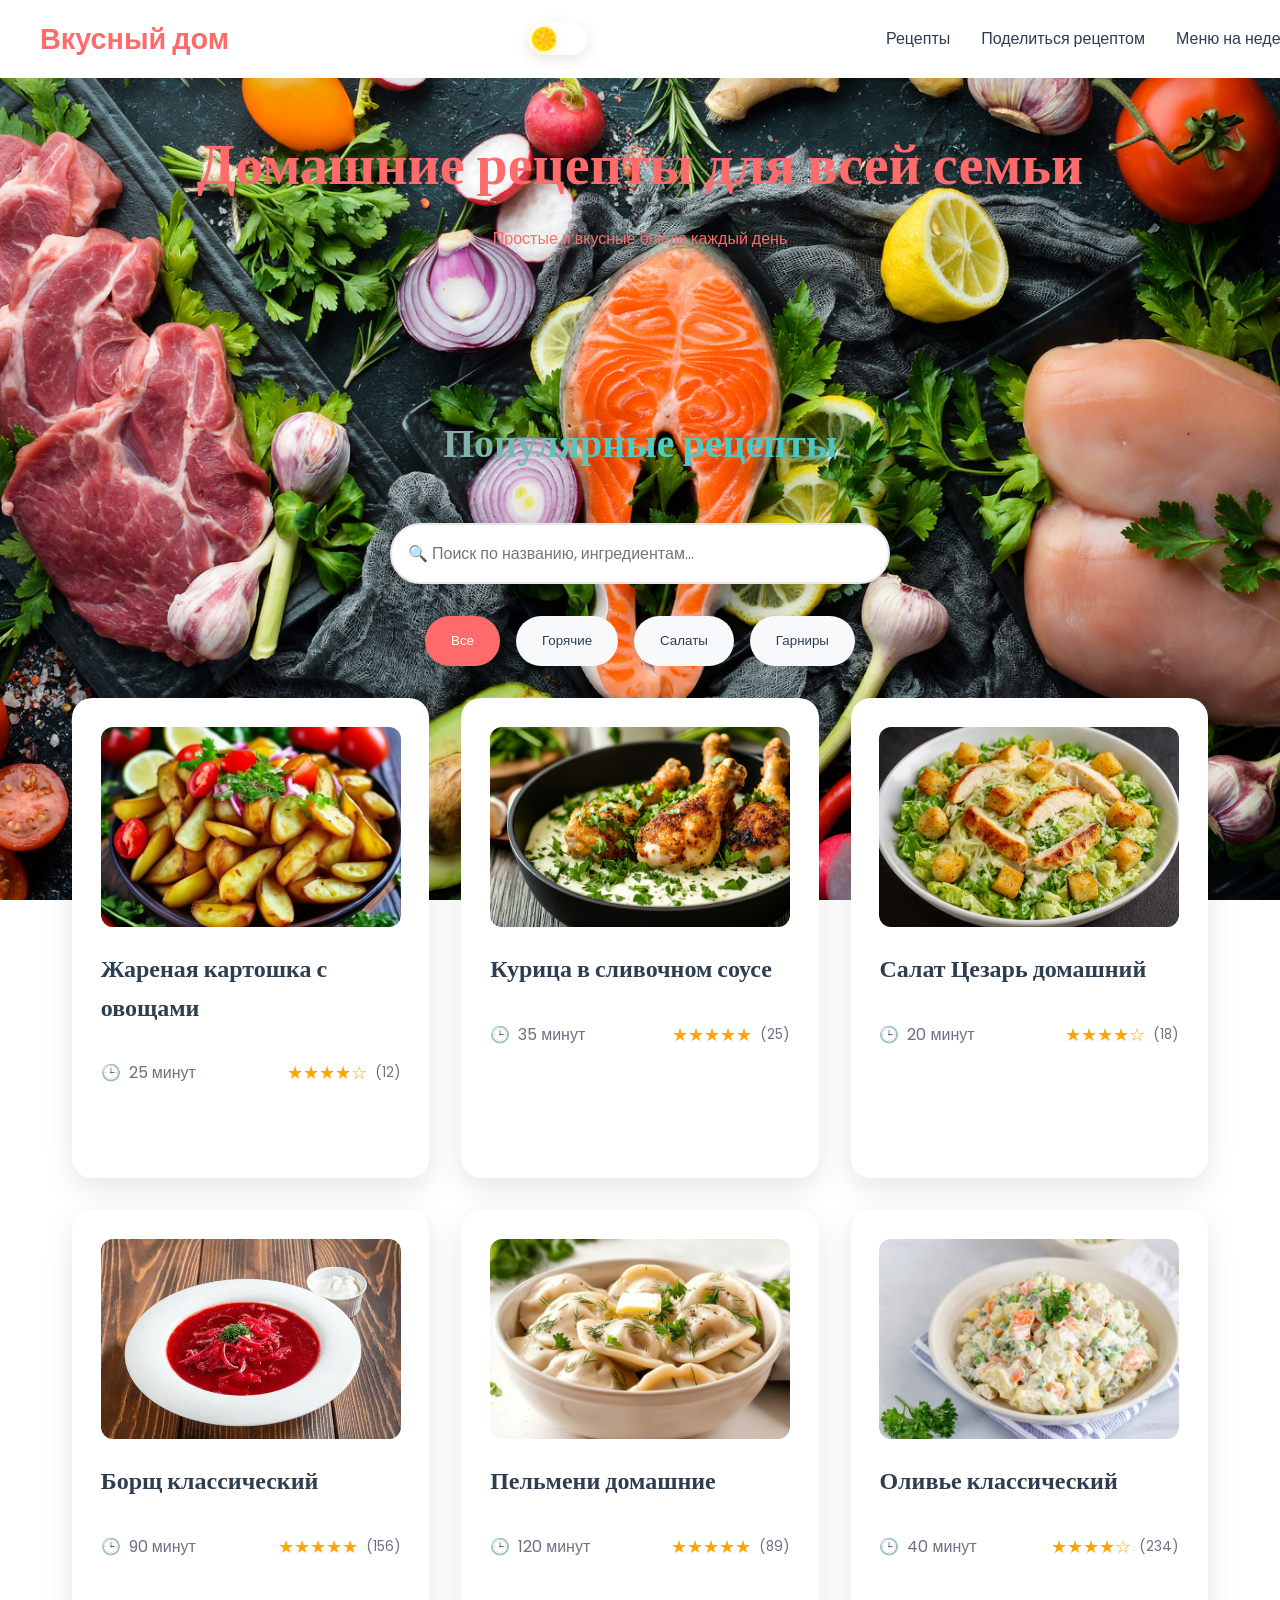
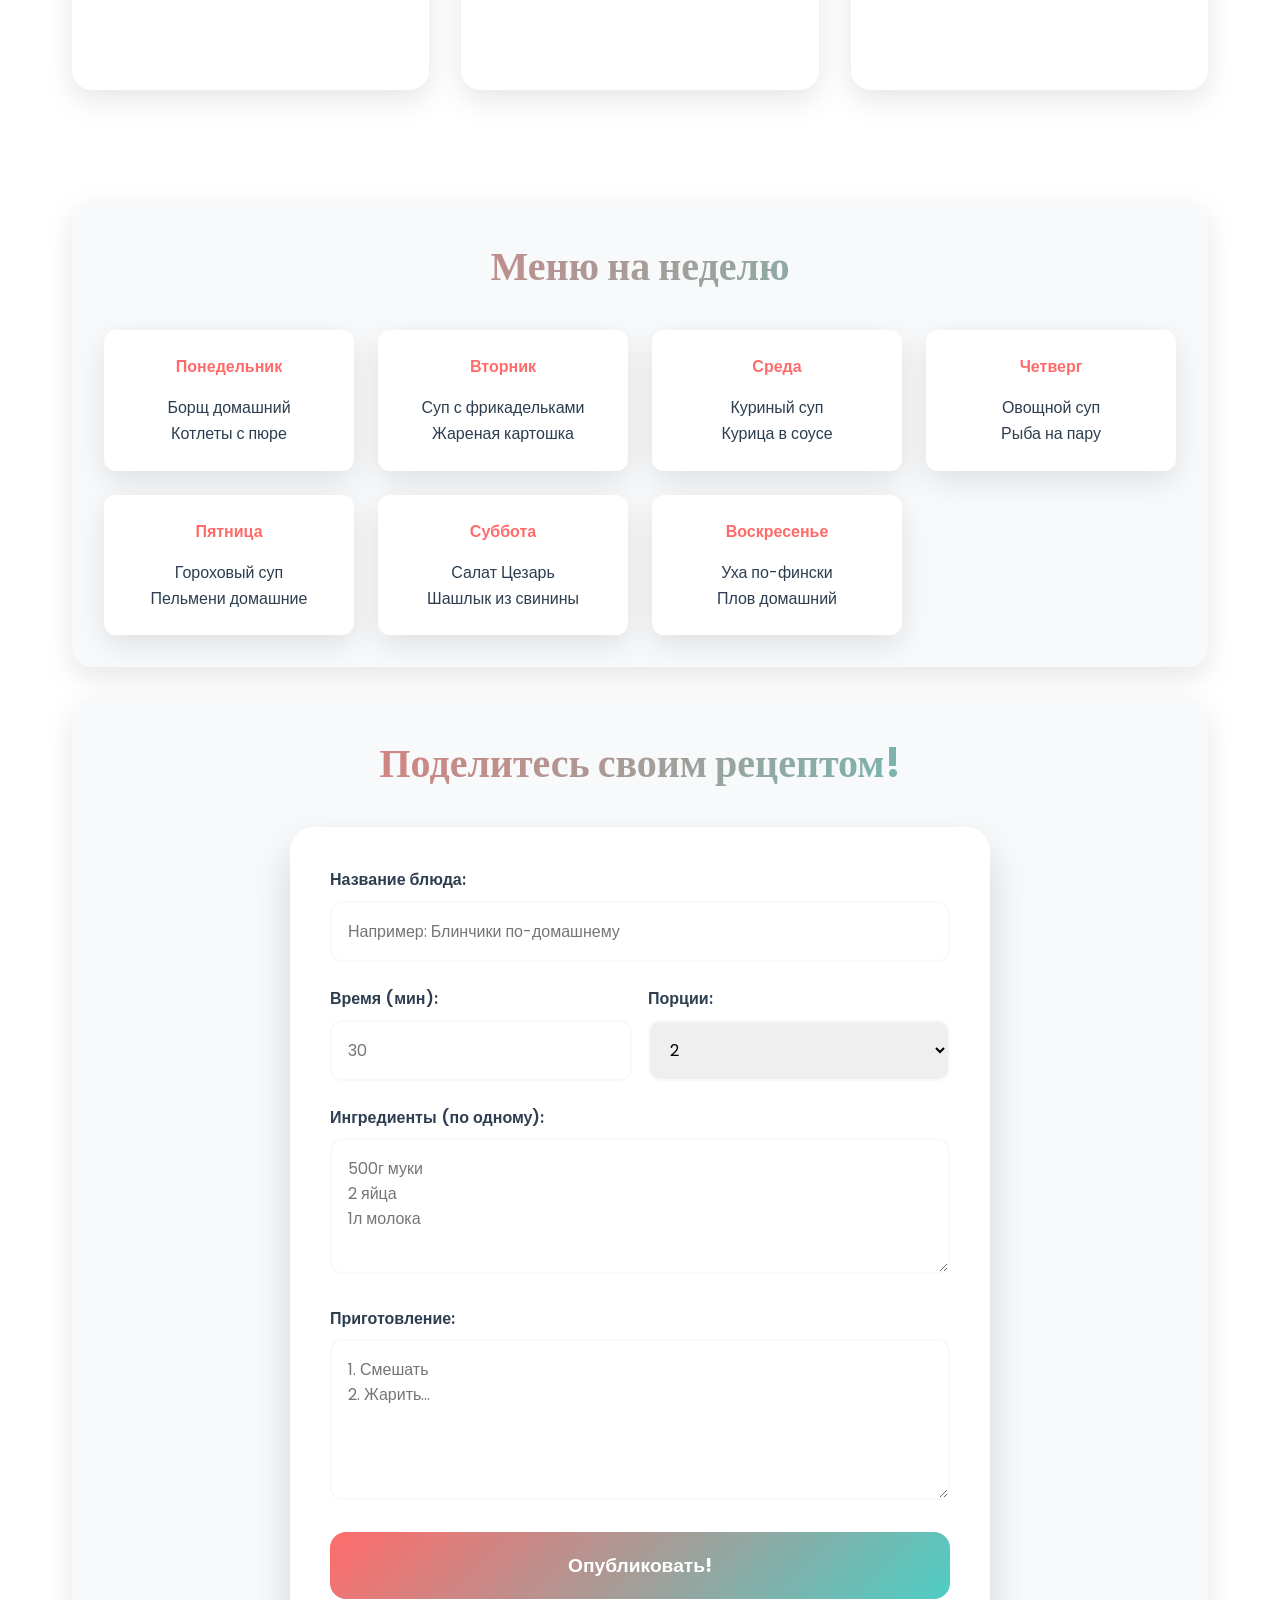
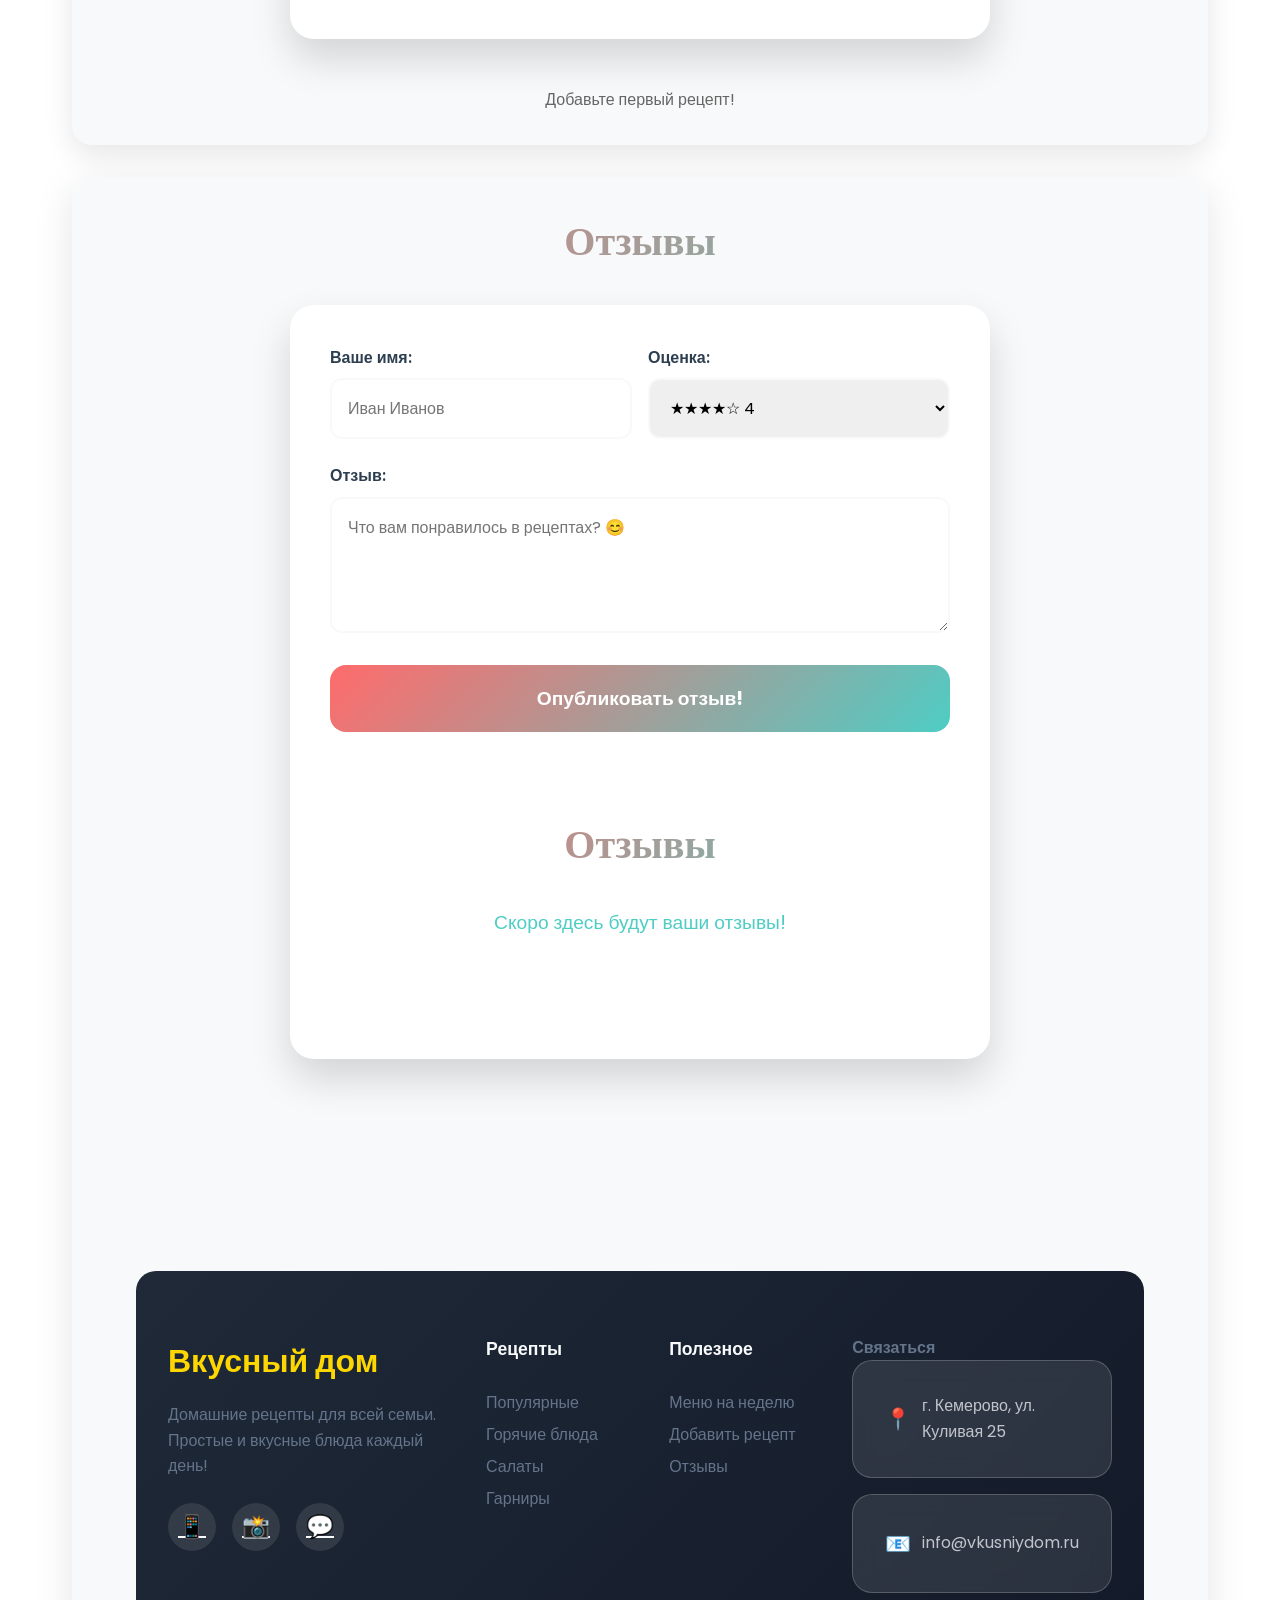
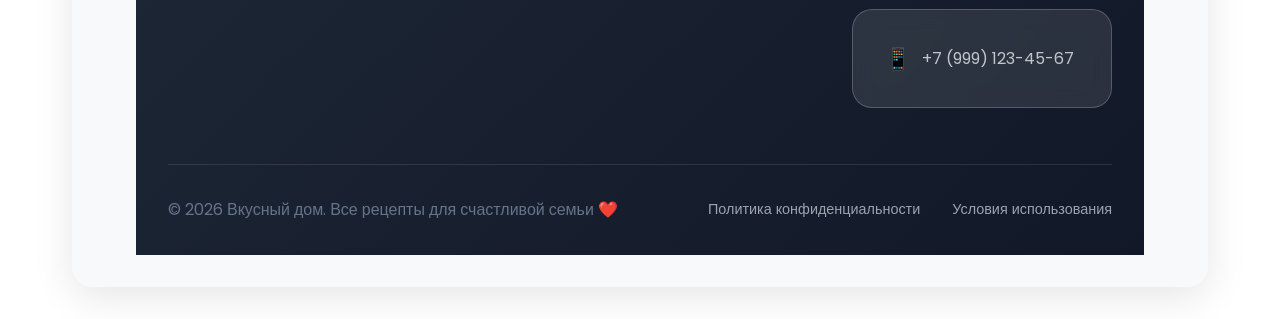
==== commit 30ce05eb: "Update index.html" ====
--- a/index.html
+++ b/index.html
@@ -522,39 +522,67 @@
 
 <!-- 🏠 НОВЫЙ ФУТЕР - ЗАМЕНИТЕ ВСЁ ПОСЛЕ ОТЗЫВОВ -->
 <footer class="footer">
-  <div class="footer-container">
-    <!-- Левая часть: Категории -->
-    <div class="footer-section links">
-      <h3>Рецепты</h3>
-      <ul>
-        ><a href="#">Категории</a></li>
-        ><a href="#">Контакты</a></li>
-        ><a href="#">Карта сайта</a></li>
-      </ul>
+    <div class="container">
+        <div class="footer-grid">
+            <!-- 🍳 Логотип + Описание -->
+            <div class="footer-brand">
+                <a href="#" class="footer-logo">Вкусный дом</a>
+                <p>Домашние рецепты для всей семьи. Простые и вкусные блюда каждый день!</p>
+                <div class="social-links">
+                    <a href="#" aria-label="TikTok">📱</a>
+                    <a href="#" aria-label="Instagram">📸</a>
+                    <a href="#" aria-label="Telegram">💬</a>
+                </div>
+            </div>
+
+            <!-- 📂 Быстрое меню -->
+            <div class="footer-menu">
+                <h4>Рецепты</h4>
+                <ul>
+                    <li><a href="#recipes">Популярные</a></li>
+                    <li><a href="#gorachie">Горячие блюда</a></li>
+                    <li><a href="#salaty">Салаты</a></li>
+                    <li><a href="#garniry">Гарниры</a></li>
+                </ul>
+            </div>
+
+            <!-- 📅 Меню + Формы -->
+            <div class="footer-menu">
+                <h4>Полезное</h4>
+                <ul>
+                    <li><a href="#menu">Меню на неделю</a></li>
+                    <li><a href="#add-recipe">Добавить рецепт</a></li>
+                    <li><a href="#reviews">Отзывы</a></li>
+                </ul>
+            </div>
+
+            <!-- 📧 Контакты -->
+            <div class="footer-contacts">
+                <h4>Связаться</h4>
+                <div class="contact-item">
+                    <span>📍</span>
+                    <p>г. Кемерово, ул. Куливая 25</p>
+                </div>
+                <div class="contact-item">
+                    <span>📧</span>
+                    <p>info@vkusniydom.ru</p>
+                </div>
+                <div class="contact-item">
+                    <span>📱</span>
+                    <p>+7 (999) 123-45-67</p>
+                </div>
+            </div>
+        </div>
+
+        <!-- 📄 Нижняя полоса -->
+        <div class="footer-bottom">
+            <p>&copy; 2026 Вкусный дом. Все рецепты для счастливой семьи ❤️</p>
+            <div class="footer-links">
+                <a href="#">Политика конфиденциальности</a>
+                <a href="#">Условия использования</a>
+            </div>
+        </div>
     </div>
-
-    <!-- Центр: Кнопка -->
-    <div class="footer-center">
-      <button class="update-btn">Обновить базу рецептов</button>
-    </div>
-
-    <!-- Правая часть: Соцсети -->
-    <div class="footer-section social">
-      <h3>Мы в соцсетях</h3>
-      <div class="social-links">
-        <a href="#"><i class="fab fa-vk"></i></a>
-        <a href="#"><i class="fab fa-telegram-plane"></i></a>
-      </div>
-      <ul class="legal-links">
-        ><a href="#">Политика</a></li>
-      </ul>
-    </div>
-  </div>
-  
-  <!-- Копирайт -->
-  <div class="footer-bottom">
-    <p>&copy; Рецепты меня. Все права защищены.</p>
-  </div>
 </footer>
 
                 
